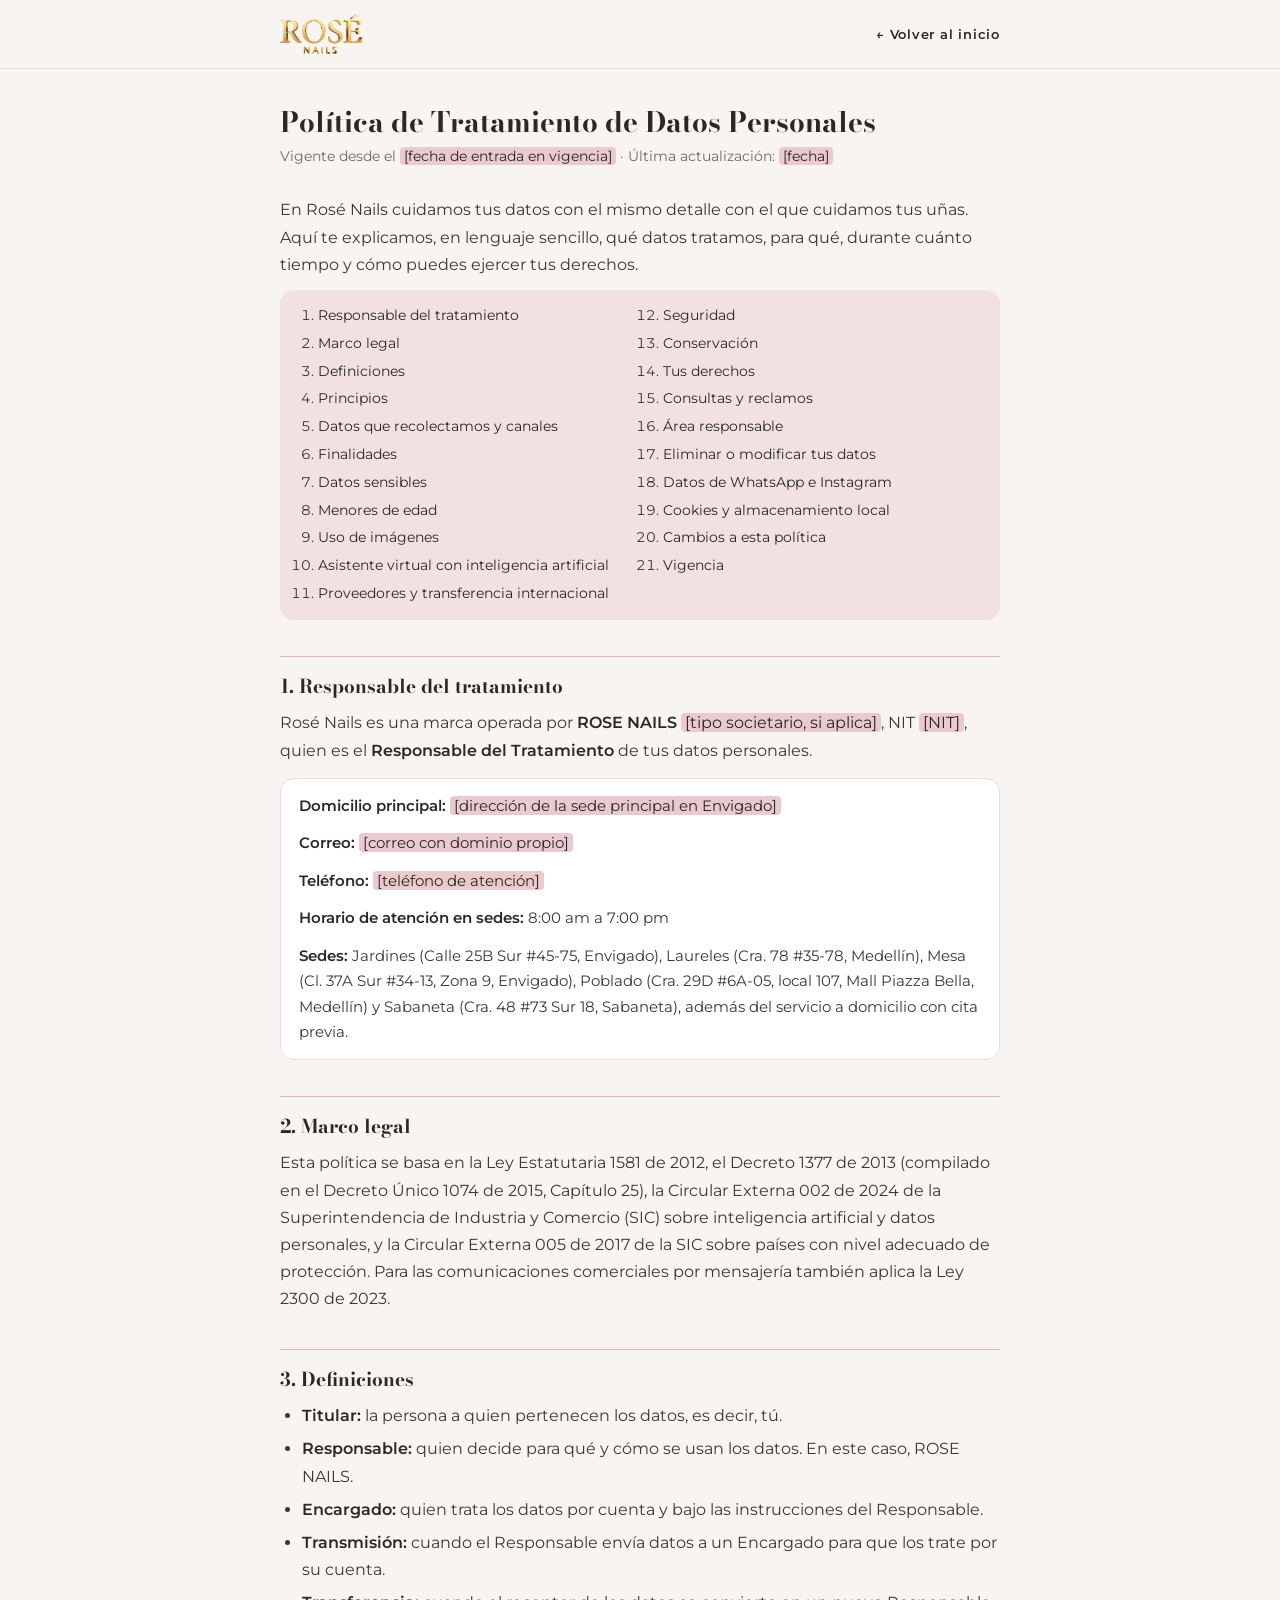
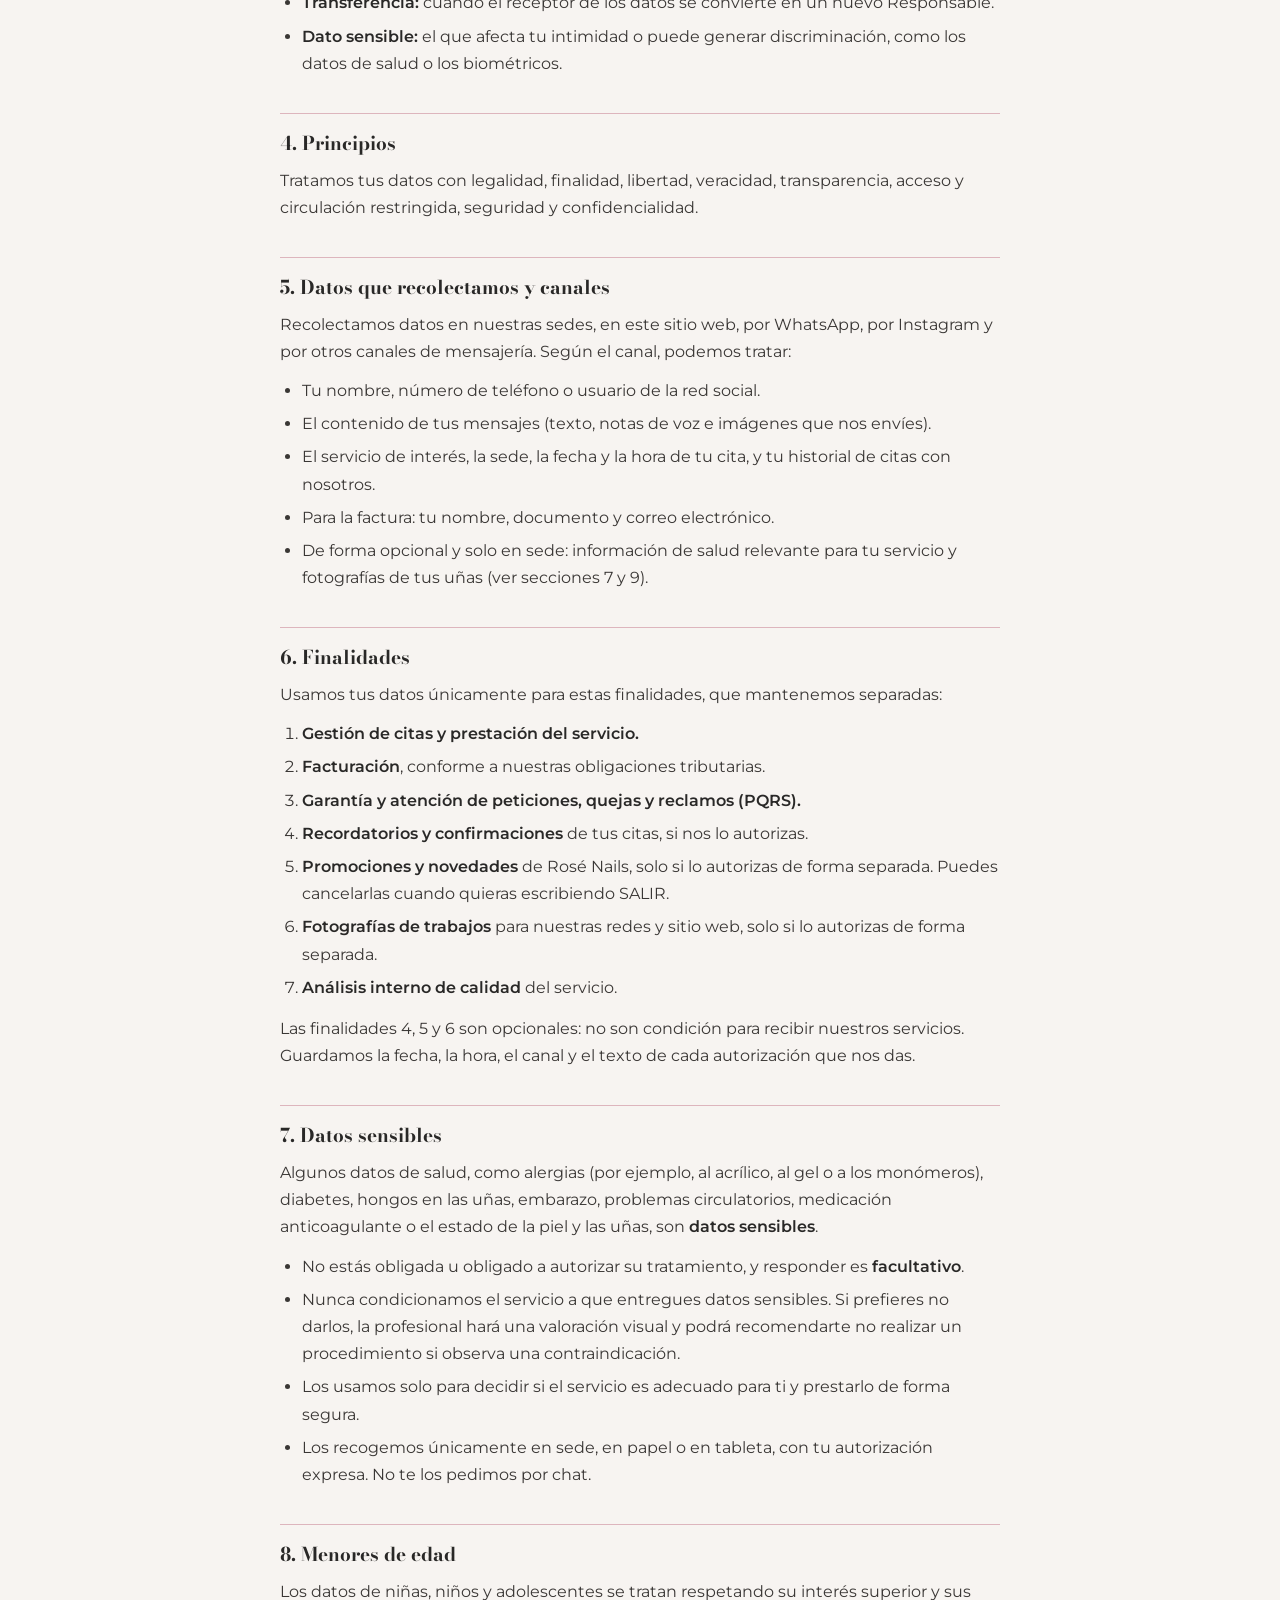
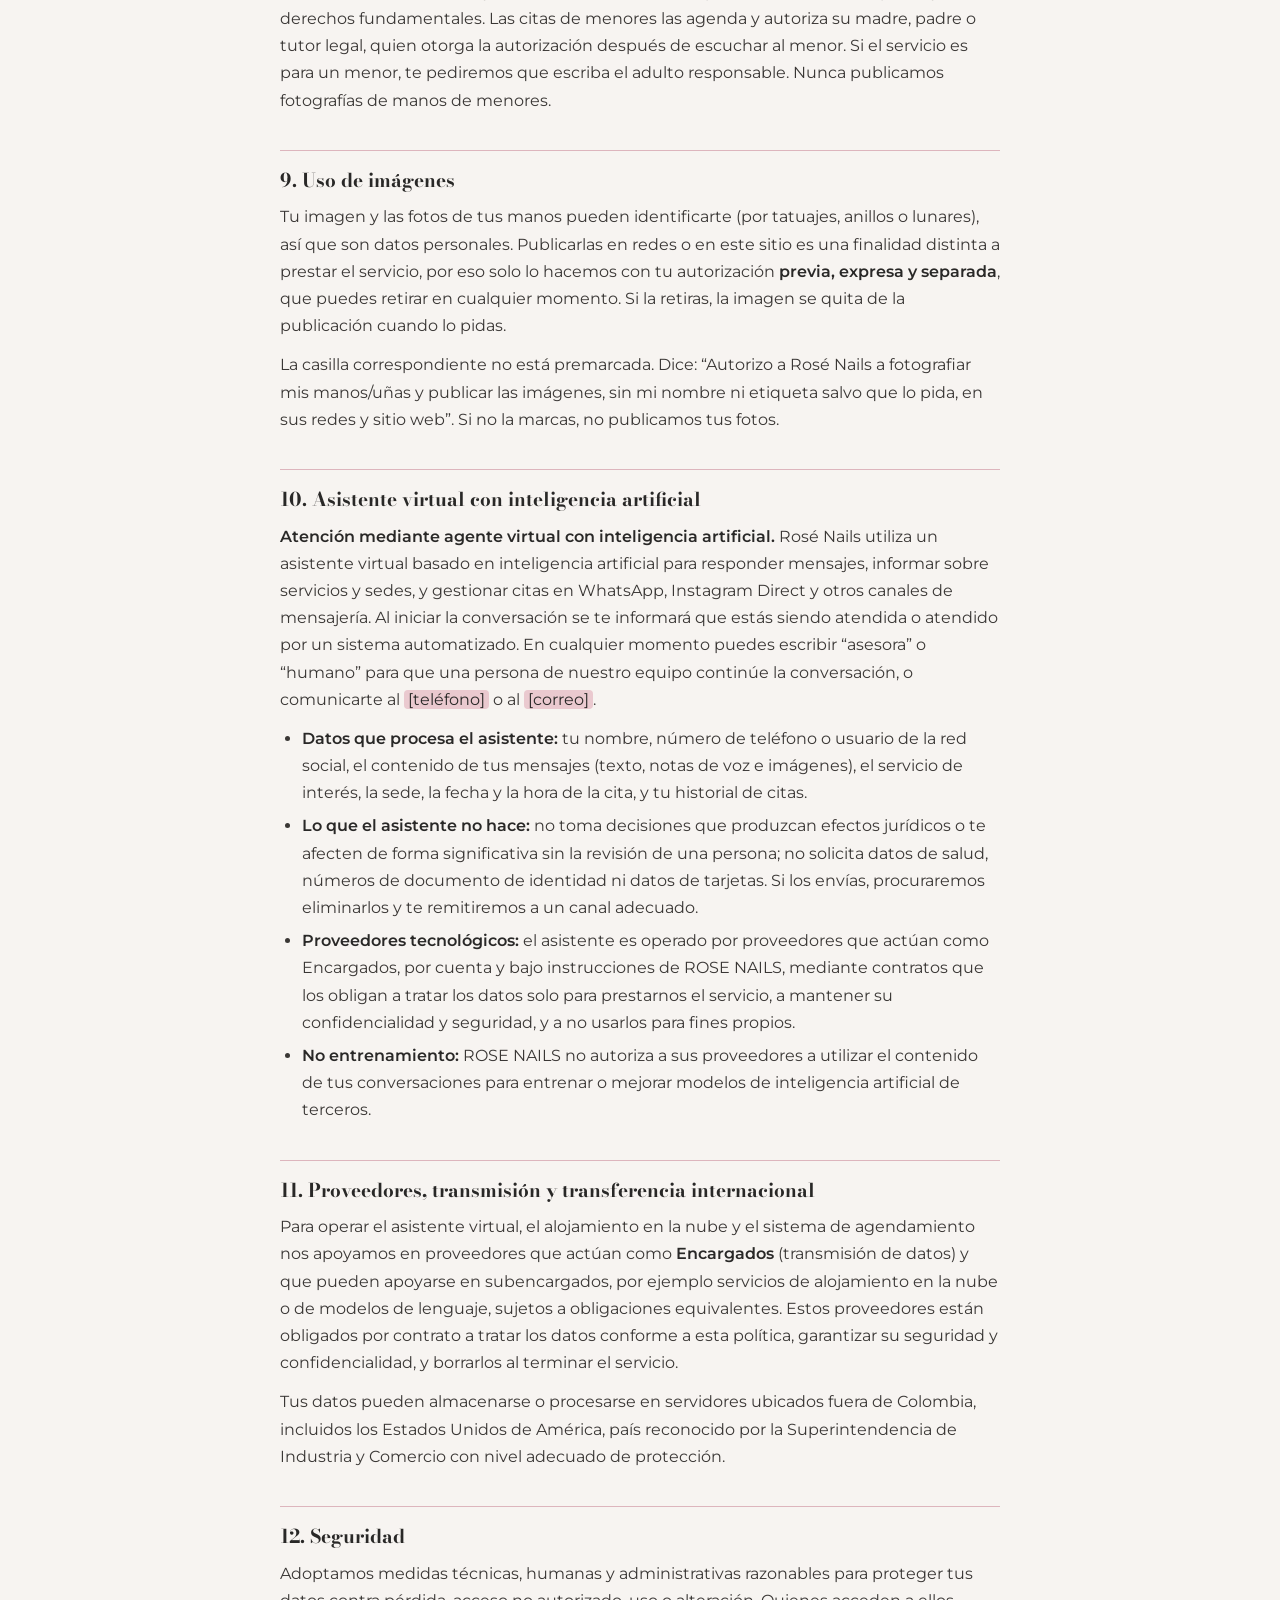
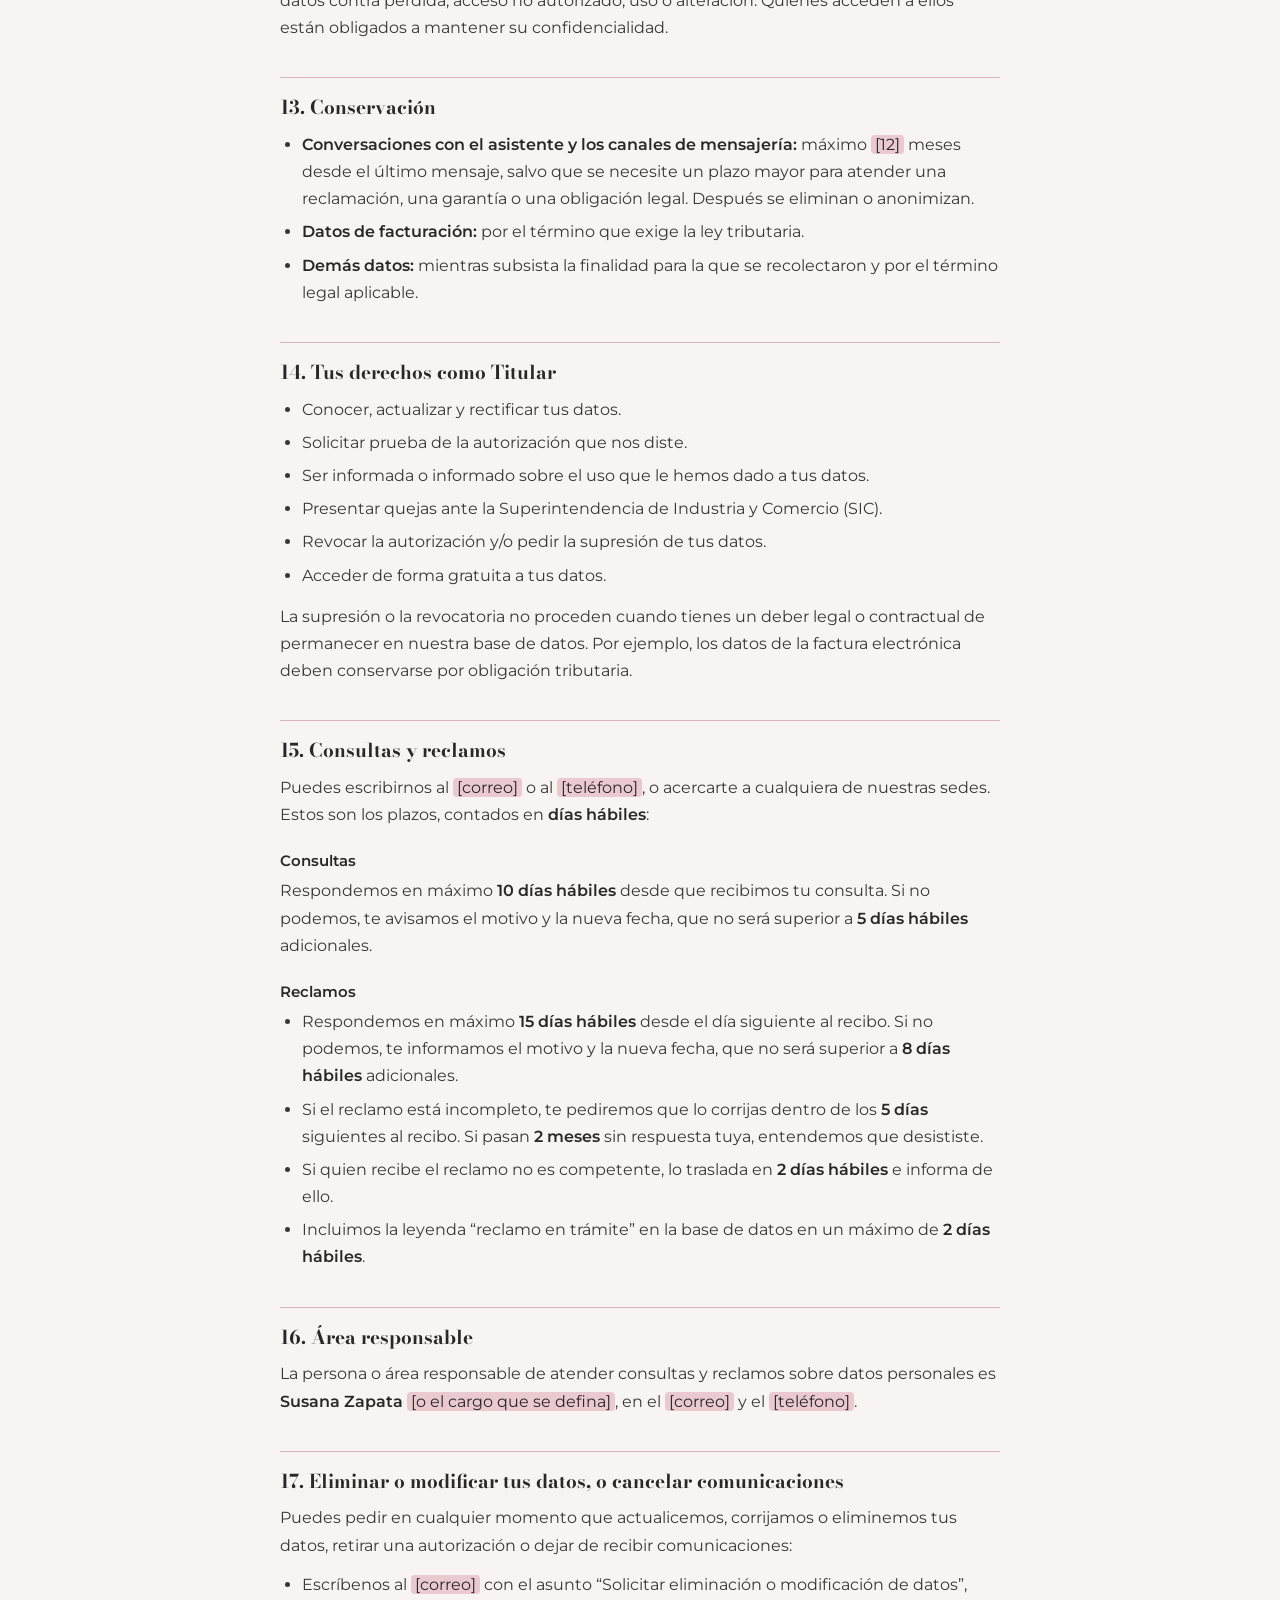
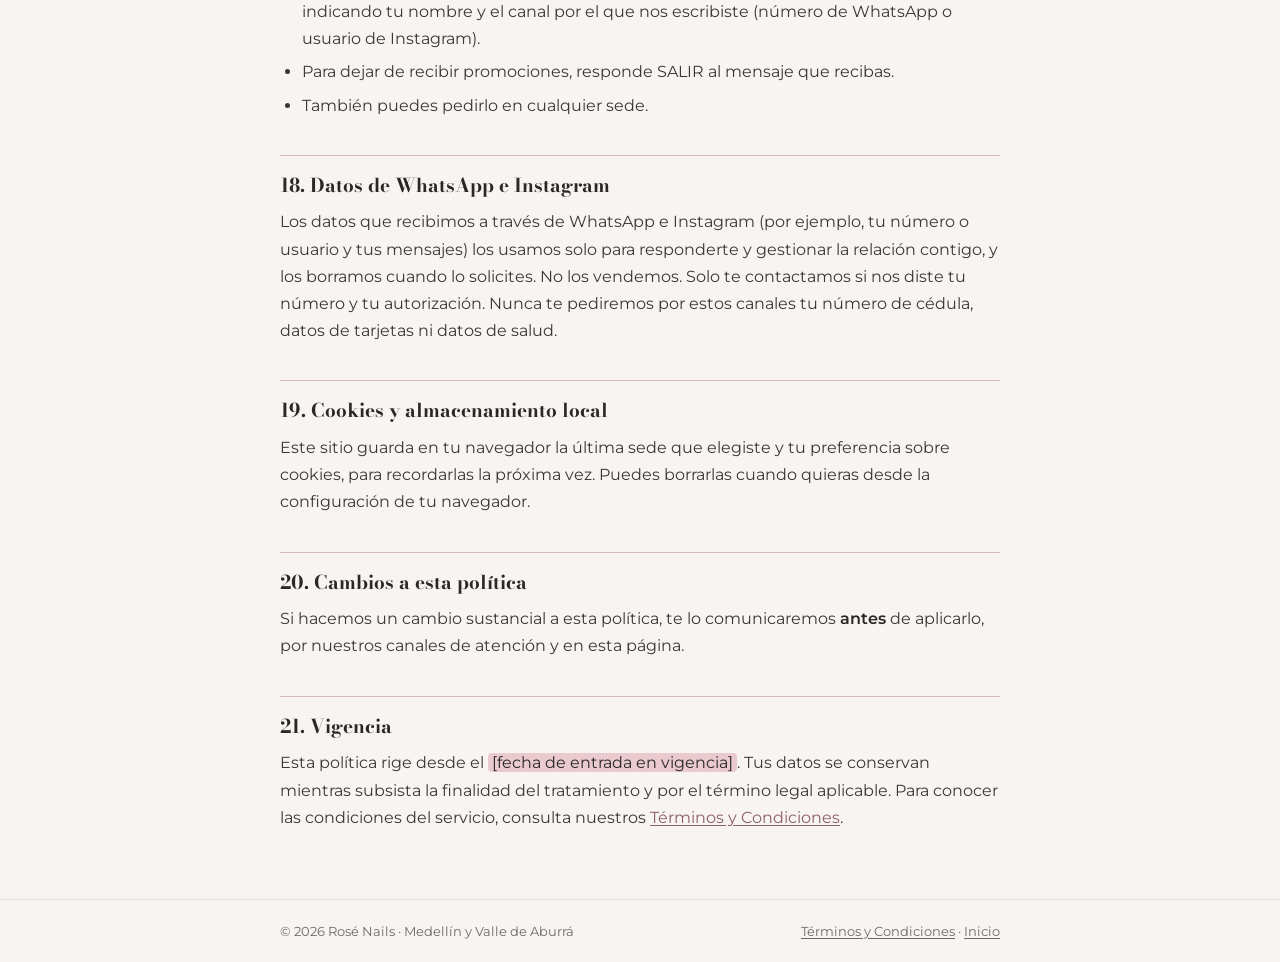
==== politica-de-datos/index.html @ cbb1e1e2 "feat: páginas de Términos y Condiciones y Política de Tratamiento de Datos Dos páginas estáticas sim" ====
<!DOCTYPE html>
<html lang="es-CO">
<head>
<meta charset="utf-8">
<meta name="viewport" content="width=device-width, initial-scale=1">
<title>Política de Tratamiento de Datos Personales | Rosé Nails</title>
<meta name="description" content="Política de Tratamiento de Datos Personales de Rosé Nails: qué datos tratamos, para qué, tus derechos y cómo pedir que se actualicen o eliminen.">
<link rel="canonical" href="https://rosenails.co/politica-de-datos/">
<meta name="robots" content="index, follow">
<meta name="theme-color" content="#F7F4F1">
<link rel="icon" type="image/png" href="../assets/rose-logo-gold.png">
<link rel="preconnect" href="https://fonts.googleapis.com">
<link rel="preconnect" href="https://fonts.gstatic.com" crossorigin>
<link href="https://fonts.googleapis.com/css2?family=Bodoni+Moda:opsz,wght@6..96,500;6..96,700&family=Montserrat:wght@400;500;600&display=swap" rel="stylesheet">
<link rel="stylesheet" href="../css/legal.css">
</head>
<body>
<header class="bar"><div class="bar-in">
  <a href="../" aria-label="Rosé Nails, ir al inicio"><img src="../assets/rose-logo-gold.png" alt="Rosé Nails"></a>
  <a class="back" href="../">← Volver al inicio</a>
</div></header>

<main>
<h1>Política de Tratamiento de Datos Personales</h1>
<p class="meta">Vigente desde el <mark class="ph">[fecha de entrada en vigencia]</mark> · Última actualización: <mark class="ph">[fecha]</mark></p>

<p class="lead">En Rosé Nails cuidamos tus datos con el mismo detalle con el que cuidamos tus uñas. Aquí te explicamos, en lenguaje sencillo, qué datos tratamos, para qué, durante cuánto tiempo y cómo puedes ejercer tus derechos.</p>

<ol class="toc">
  <li><a href="#responsable">Responsable del tratamiento</a></li>
  <li><a href="#marco">Marco legal</a></li>
  <li><a href="#definiciones">Definiciones</a></li>
  <li><a href="#principios">Principios</a></li>
  <li><a href="#datos">Datos que recolectamos y canales</a></li>
  <li><a href="#finalidades">Finalidades</a></li>
  <li><a href="#sensibles">Datos sensibles</a></li>
  <li><a href="#menores">Menores de edad</a></li>
  <li><a href="#imagenes">Uso de imágenes</a></li>
  <li><a href="#ia">Asistente virtual con inteligencia artificial</a></li>
  <li><a href="#encargados">Proveedores y transferencia internacional</a></li>
  <li><a href="#seguridad">Seguridad</a></li>
  <li><a href="#conservacion">Conservación</a></li>
  <li><a href="#derechos">Tus derechos</a></li>
  <li><a href="#consultas">Consultas y reclamos</a></li>
  <li><a href="#area">Área responsable</a></li>
  <li><a href="#eliminacion">Eliminar o modificar tus datos</a></li>
  <li><a href="#meta">Datos de WhatsApp e Instagram</a></li>
  <li><a href="#cookies">Cookies y almacenamiento local</a></li>
  <li><a href="#cambios">Cambios a esta política</a></li>
  <li><a href="#vigencia">Vigencia</a></li>
</ol>

<h2 id="responsable">1. Responsable del tratamiento</h2>
<p>Rosé Nails es una marca operada por <strong>ROSE NAILS</strong> <mark class="ph">[tipo societario, si aplica]</mark>, NIT <mark class="ph">[NIT]</mark>, quien es el <strong>Responsable del Tratamiento</strong> de tus datos personales.</p>
<div class="card">
  <p><strong>Domicilio principal:</strong> <mark class="ph">[dirección de la sede principal en Envigado]</mark></p>
  <p><strong>Correo:</strong> <mark class="ph">[correo con dominio propio]</mark></p>
  <p><strong>Teléfono:</strong> <mark class="ph">[teléfono de atención]</mark></p>
  <p><strong>Horario de atención en sedes:</strong> 8:00 am a 7:00 pm</p>
  <p><strong>Sedes:</strong> Jardines (Calle 25B Sur #45-75, Envigado), Laureles (Cra. 78 #35-78, Medellín), Mesa (Cl. 37A Sur #34-13, Zona 9, Envigado), Poblado (Cra. 29D #6A-05, local 107, Mall Piazza Bella, Medellín) y Sabaneta (Cra. 48 #73 Sur 18, Sabaneta), además del servicio a domicilio con cita previa.</p>
</div>

<h2 id="marco">2. Marco legal</h2>
<p>Esta política se basa en la Ley Estatutaria 1581 de 2012, el Decreto 1377 de 2013 (compilado en el Decreto Único 1074 de 2015, Capítulo 25), la Circular Externa 002 de 2024 de la Superintendencia de Industria y Comercio (SIC) sobre inteligencia artificial y datos personales, y la Circular Externa 005 de 2017 de la SIC sobre países con nivel adecuado de protección. Para las comunicaciones comerciales por mensajería también aplica la Ley 2300 de 2023.</p>

<h2 id="definiciones">3. Definiciones</h2>
<ul>
  <li><strong>Titular:</strong> la persona a quien pertenecen los datos, es decir, tú.</li>
  <li><strong>Responsable:</strong> quien decide para qué y cómo se usan los datos. En este caso, ROSE NAILS.</li>
  <li><strong>Encargado:</strong> quien trata los datos por cuenta y bajo las instrucciones del Responsable.</li>
  <li><strong>Transmisión:</strong> cuando el Responsable envía datos a un Encargado para que los trate por su cuenta.</li>
  <li><strong>Transferencia:</strong> cuando el receptor de los datos se convierte en un nuevo Responsable.</li>
  <li><strong>Dato sensible:</strong> el que afecta tu intimidad o puede generar discriminación, como los datos de salud o los biométricos.</li>
</ul>

<h2 id="principios">4. Principios</h2>
<p>Tratamos tus datos con legalidad, finalidad, libertad, veracidad, transparencia, acceso y circulación restringida, seguridad y confidencialidad.</p>

<h2 id="datos">5. Datos que recolectamos y canales</h2>
<p>Recolectamos datos en nuestras sedes, en este sitio web, por WhatsApp, por Instagram y por otros canales de mensajería. Según el canal, podemos tratar:</p>
<ul>
  <li>Tu nombre, número de teléfono o usuario de la red social.</li>
  <li>El contenido de tus mensajes (texto, notas de voz e imágenes que nos envíes).</li>
  <li>El servicio de interés, la sede, la fecha y la hora de tu cita, y tu historial de citas con nosotros.</li>
  <li>Para la factura: tu nombre, documento y correo electrónico.</li>
  <li>De forma opcional y solo en sede: información de salud relevante para tu servicio y fotografías de tus uñas (ver secciones 7 y 9).</li>
</ul>

<h2 id="finalidades">6. Finalidades</h2>
<p>Usamos tus datos únicamente para estas finalidades, que mantenemos separadas:</p>
<ol>
  <li><strong>Gestión de citas y prestación del servicio.</strong></li>
  <li><strong>Facturación</strong>, conforme a nuestras obligaciones tributarias.</li>
  <li><strong>Garantía y atención de peticiones, quejas y reclamos (PQRS).</strong></li>
  <li><strong>Recordatorios y confirmaciones</strong> de tus citas, si nos lo autorizas.</li>
  <li><strong>Promociones y novedades</strong> de Rosé Nails, solo si lo autorizas de forma separada. Puedes cancelarlas cuando quieras escribiendo SALIR.</li>
  <li><strong>Fotografías de trabajos</strong> para nuestras redes y sitio web, solo si lo autorizas de forma separada.</li>
  <li><strong>Análisis interno de calidad</strong> del servicio.</li>
</ol>
<p>Las finalidades 4, 5 y 6 son opcionales: no son condición para recibir nuestros servicios. Guardamos la fecha, la hora, el canal y el texto de cada autorización que nos das.</p>

<h2 id="sensibles">7. Datos sensibles</h2>
<p>Algunos datos de salud, como alergias (por ejemplo, al acrílico, al gel o a los monómeros), diabetes, hongos en las uñas, embarazo, problemas circulatorios, medicación anticoagulante o el estado de la piel y las uñas, son <strong>datos sensibles</strong>.</p>
<ul>
  <li>No estás obligada u obligado a autorizar su tratamiento, y responder es <strong>facultativo</strong>.</li>
  <li>Nunca condicionamos el servicio a que entregues datos sensibles. Si prefieres no darlos, la profesional hará una valoración visual y podrá recomendarte no realizar un procedimiento si observa una contraindicación.</li>
  <li>Los usamos solo para decidir si el servicio es adecuado para ti y prestarlo de forma segura.</li>
  <li>Los recogemos únicamente en sede, en papel o en tableta, con tu autorización expresa. No te los pedimos por chat.</li>
</ul>

<h2 id="menores">8. Menores de edad</h2>
<p>Los datos de niñas, niños y adolescentes se tratan respetando su interés superior y sus derechos fundamentales. Las citas de menores las agenda y autoriza su madre, padre o tutor legal, quien otorga la autorización después de escuchar al menor. Si el servicio es para un menor, te pediremos que escriba el adulto responsable. Nunca publicamos fotografías de manos de menores.</p>

<h2 id="imagenes">9. Uso de imágenes</h2>
<p>Tu imagen y las fotos de tus manos pueden identificarte (por tatuajes, anillos o lunares), así que son datos personales. Publicarlas en redes o en este sitio es una finalidad distinta a prestar el servicio, por eso solo lo hacemos con tu autorización <strong>previa, expresa y separada</strong>, que puedes retirar en cualquier momento. Si la retiras, la imagen se quita de la publicación cuando lo pidas.</p>
<p>La casilla correspondiente no está premarcada. Dice: “Autorizo a Rosé Nails a fotografiar mis manos/uñas y publicar las imágenes, sin mi nombre ni etiqueta salvo que lo pida, en sus redes y sitio web”. Si no la marcas, no publicamos tus fotos.</p>

<h2 id="ia">10. Asistente virtual con inteligencia artificial</h2>
<p><strong>Atención mediante agente virtual con inteligencia artificial.</strong> Rosé Nails utiliza un asistente virtual basado en inteligencia artificial para responder mensajes, informar sobre servicios y sedes, y gestionar citas en WhatsApp, Instagram Direct y otros canales de mensajería. Al iniciar la conversación se te informará que estás siendo atendida o atendido por un sistema automatizado. En cualquier momento puedes escribir “asesora” o “humano” para que una persona de nuestro equipo continúe la conversación, o comunicarte al <mark class="ph">[teléfono]</mark> o al <mark class="ph">[correo]</mark>.</p>
<ul>
  <li><strong>Datos que procesa el asistente:</strong> tu nombre, número de teléfono o usuario de la red social, el contenido de tus mensajes (texto, notas de voz e imágenes), el servicio de interés, la sede, la fecha y la hora de la cita, y tu historial de citas.</li>
  <li><strong>Lo que el asistente no hace:</strong> no toma decisiones que produzcan efectos jurídicos o te afecten de forma significativa sin la revisión de una persona; no solicita datos de salud, números de documento de identidad ni datos de tarjetas. Si los envías, procuraremos eliminarlos y te remitiremos a un canal adecuado.</li>
  <li><strong>Proveedores tecnológicos:</strong> el asistente es operado por proveedores que actúan como Encargados, por cuenta y bajo instrucciones de ROSE NAILS, mediante contratos que los obligan a tratar los datos solo para prestarnos el servicio, a mantener su confidencialidad y seguridad, y a no usarlos para fines propios.</li>
  <li><strong>No entrenamiento:</strong> ROSE NAILS no autoriza a sus proveedores a utilizar el contenido de tus conversaciones para entrenar o mejorar modelos de inteligencia artificial de terceros.</li>
</ul>

<h2 id="encargados">11. Proveedores, transmisión y transferencia internacional</h2>
<p>Para operar el asistente virtual, el alojamiento en la nube y el sistema de agendamiento nos apoyamos en proveedores que actúan como <strong>Encargados</strong> (transmisión de datos) y que pueden apoyarse en subencargados, por ejemplo servicios de alojamiento en la nube o de modelos de lenguaje, sujetos a obligaciones equivalentes. Estos proveedores están obligados por contrato a tratar los datos conforme a esta política, garantizar su seguridad y confidencialidad, y borrarlos al terminar el servicio.</p>
<p>Tus datos pueden almacenarse o procesarse en servidores ubicados fuera de Colombia, incluidos los Estados Unidos de América, país reconocido por la Superintendencia de Industria y Comercio con nivel adecuado de protección.</p>

<h2 id="seguridad">12. Seguridad</h2>
<p>Adoptamos medidas técnicas, humanas y administrativas razonables para proteger tus datos contra pérdida, acceso no autorizado, uso o alteración. Quienes acceden a ellos están obligados a mantener su confidencialidad.</p>

<h2 id="conservacion">13. Conservación</h2>
<ul>
  <li><strong>Conversaciones con el asistente y los canales de mensajería:</strong> máximo <mark class="ph">[12]</mark> meses desde el último mensaje, salvo que se necesite un plazo mayor para atender una reclamación, una garantía o una obligación legal. Después se eliminan o anonimizan.</li>
  <li><strong>Datos de facturación:</strong> por el término que exige la ley tributaria.</li>
  <li><strong>Demás datos:</strong> mientras subsista la finalidad para la que se recolectaron y por el término legal aplicable.</li>
</ul>

<h2 id="derechos">14. Tus derechos como Titular</h2>
<ul>
  <li>Conocer, actualizar y rectificar tus datos.</li>
  <li>Solicitar prueba de la autorización que nos diste.</li>
  <li>Ser informada o informado sobre el uso que le hemos dado a tus datos.</li>
  <li>Presentar quejas ante la Superintendencia de Industria y Comercio (SIC).</li>
  <li>Revocar la autorización y/o pedir la supresión de tus datos.</li>
  <li>Acceder de forma gratuita a tus datos.</li>
</ul>
<p>La supresión o la revocatoria no proceden cuando tienes un deber legal o contractual de permanecer en nuestra base de datos. Por ejemplo, los datos de la factura electrónica deben conservarse por obligación tributaria.</p>

<h2 id="consultas">15. Consultas y reclamos</h2>
<p>Puedes escribirnos al <mark class="ph">[correo]</mark> o al <mark class="ph">[teléfono]</mark>, o acercarte a cualquiera de nuestras sedes. Estos son los plazos, contados en <strong>días hábiles</strong>:</p>
<h3>Consultas</h3>
<p>Respondemos en máximo <strong>10 días hábiles</strong> desde que recibimos tu consulta. Si no podemos, te avisamos el motivo y la nueva fecha, que no será superior a <strong>5 días hábiles</strong> adicionales.</p>
<h3>Reclamos</h3>
<ul>
  <li>Respondemos en máximo <strong>15 días hábiles</strong> desde el día siguiente al recibo. Si no podemos, te informamos el motivo y la nueva fecha, que no será superior a <strong>8 días hábiles</strong> adicionales.</li>
  <li>Si el reclamo está incompleto, te pediremos que lo corrijas dentro de los <strong>5 días</strong> siguientes al recibo. Si pasan <strong>2 meses</strong> sin respuesta tuya, entendemos que desististe.</li>
  <li>Si quien recibe el reclamo no es competente, lo traslada en <strong>2 días hábiles</strong> e informa de ello.</li>
  <li>Incluimos la leyenda “reclamo en trámite” en la base de datos en un máximo de <strong>2 días hábiles</strong>.</li>
</ul>

<h2 id="area">16. Área responsable</h2>
<p>La persona o área responsable de atender consultas y reclamos sobre datos personales es <strong>Susana Zapata</strong> <mark class="ph">[o el cargo que se defina]</mark>, en el <mark class="ph">[correo]</mark> y el <mark class="ph">[teléfono]</mark>.</p>

<h2 id="eliminacion">17. Eliminar o modificar tus datos, o cancelar comunicaciones</h2>
<p>Puedes pedir en cualquier momento que actualicemos, corrijamos o eliminemos tus datos, retirar una autorización o dejar de recibir comunicaciones:</p>
<ul>
  <li>Escríbenos al <mark class="ph">[correo]</mark> con el asunto “Solicitar eliminación o modificación de datos”, indicando tu nombre y el canal por el que nos escribiste (número de WhatsApp o usuario de Instagram).</li>
  <li>Para dejar de recibir promociones, responde SALIR al mensaje que recibas.</li>
  <li>También puedes pedirlo en cualquier sede.</li>
</ul>

<h2 id="meta">18. Datos de WhatsApp e Instagram</h2>
<p>Los datos que recibimos a través de WhatsApp e Instagram (por ejemplo, tu número o usuario y tus mensajes) los usamos solo para responderte y gestionar la relación contigo, y los borramos cuando lo solicites. No los vendemos. Solo te contactamos si nos diste tu número y tu autorización. Nunca te pediremos por estos canales tu número de cédula, datos de tarjetas ni datos de salud.</p>

<h2 id="cookies">19. Cookies y almacenamiento local</h2>
<p>Este sitio guarda en tu navegador la última sede que elegiste y tu preferencia sobre cookies, para recordarlas la próxima vez. Puedes borrarlas cuando quieras desde la configuración de tu navegador.</p>

<h2 id="cambios">20. Cambios a esta política</h2>
<p>Si hacemos un cambio sustancial a esta política, te lo comunicaremos <strong>antes</strong> de aplicarlo, por nuestros canales de atención y en esta página.</p>

<h2 id="vigencia">21. Vigencia</h2>
<p>Esta política rige desde el <mark class="ph">[fecha de entrada en vigencia]</mark>. Tus datos se conservan mientras subsista la finalidad del tratamiento y por el término legal aplicable. Para conocer las condiciones del servicio, consulta nuestros <a href="../terminos/">Términos y Condiciones</a>.</p>
</main>

<footer><div class="foot-in">
  <span>© 2026 Rosé Nails · Medellín y Valle de Aburrá</span>
  <span><a href="../terminos/">Términos y Condiciones</a> · <a href="../">Inicio</a></span>
</div></footer>
</body>
</html>
---- css/legal.css ----
/* Páginas legales de Rosé Nails: simples, solo colores y tipografías de la marca. */
:root {
  --ivory: #F7F4F1;
  --graphite: #292827;
  --text: #3A3735;
  --muted: #6E6964;
  --rose-dust: #C995A0;
  --rose-nude: #DDB5BD;
  --rose-signature: #EAC9CF;
  --rose-deep: #8C5F69;
  --champagne: #C8A15D;
}

* { box-sizing: border-box; }
html { scroll-behavior: smooth; }
body {
  margin: 0;
  background: var(--ivory);
  color: var(--text);
  font: 400 16px/1.7 Montserrat, system-ui, sans-serif;
  -webkit-font-smoothing: antialiased;
}

.bar {
  border-bottom: 1px solid rgba(41, 40, 39, .1);
  background: var(--ivory);
}
.bar-in {
  max-width: 760px;
  margin: 0 auto;
  padding: 14px 20px;
  display: flex;
  align-items: center;
  justify-content: space-between;
  gap: 16px;
}
.bar img { height: 40px; width: auto; display: block; }
.bar a.back {
  font: 600 13px Montserrat, sans-serif;
  letter-spacing: .06em;
  color: var(--graphite);
  text-decoration: none;
}
.bar a.back:hover { color: var(--rose-deep); }

main {
  max-width: 760px;
  margin: 0 auto;
  padding: 36px 20px 56px;
}

h1 {
  margin: 0 0 6px;
  font: 700 28px/1.2 'Bodoni Moda', serif;
  color: var(--graphite);
}
.meta { margin: 0 0 28px; font-size: 14px; color: var(--muted); }

h2 {
  margin: 36px 0 10px;
  padding-top: 18px;
  border-top: 1px solid var(--rose-nude);
  font: 700 19px/1.3 'Bodoni Moda', serif;
  color: var(--graphite);
}
h3 {
  margin: 22px 0 6px;
  font: 600 15px/1.4 Montserrat, sans-serif;
  color: var(--graphite);
}

p { margin: 0 0 12px; }
ul, ol { margin: 0 0 14px; padding-left: 22px; }
li { margin-bottom: 6px; }
strong { font-weight: 600; color: var(--graphite); }
a { color: var(--rose-deep); text-underline-offset: 2px; }
a:hover { color: var(--graphite); }

.lead { font-size: 16px; }

.card {
  margin: 14px 0 18px;
  padding: 14px 18px;
  border-radius: 14px;
  background: #fff;
  border: 1px solid #EBDDDF;
  font-size: 15px;
}
.card p:last-child { margin-bottom: 0; }

.toc {
  margin: 0 0 8px;
  padding: 14px 20px 14px 38px;
  border-radius: 14px;
  background: #F1E1E3;
  font-size: 14px;
  columns: 2;
  column-gap: 28px;
}
.toc li { break-inside: avoid; margin-bottom: 4px; }
.toc a { color: var(--graphite); text-decoration: none; }
.toc a:hover { text-decoration: underline; }

/* Datos que Rosé Nails debe confirmar antes de publicar de forma definitiva */
mark.ph {
  background: var(--rose-signature);
  color: var(--graphite);
  padding: 0 4px;
  border-radius: 4px;
}

.btn {
  display: inline-block;
  margin-top: 4px;
  padding: 10px 20px;
  border-radius: 22px;
  border: 1.5px solid var(--champagne);
  color: var(--graphite);
  font: 600 14px Montserrat, sans-serif;
  text-decoration: none;
  background: transparent;
}
.btn:hover { background: var(--champagne); color: var(--graphite); }

footer {
  border-top: 1px solid rgba(41, 40, 39, .1);
  font-size: 13px;
  color: var(--muted);
}
.foot-in {
  max-width: 760px;
  margin: 0 auto;
  padding: 20px;
  display: flex;
  flex-wrap: wrap;
  justify-content: space-between;
  gap: 10px 24px;
}
.foot-in a { color: var(--muted); }
.foot-in a:hover { color: var(--graphite); }

@media (max-width: 600px) {
  body { font-size: 15.5px; }
  h1 { font-size: 25px; }
  h2 { font-size: 18px; margin-top: 30px; }
  .toc { columns: 1; }
  main { padding-top: 28px; }
}
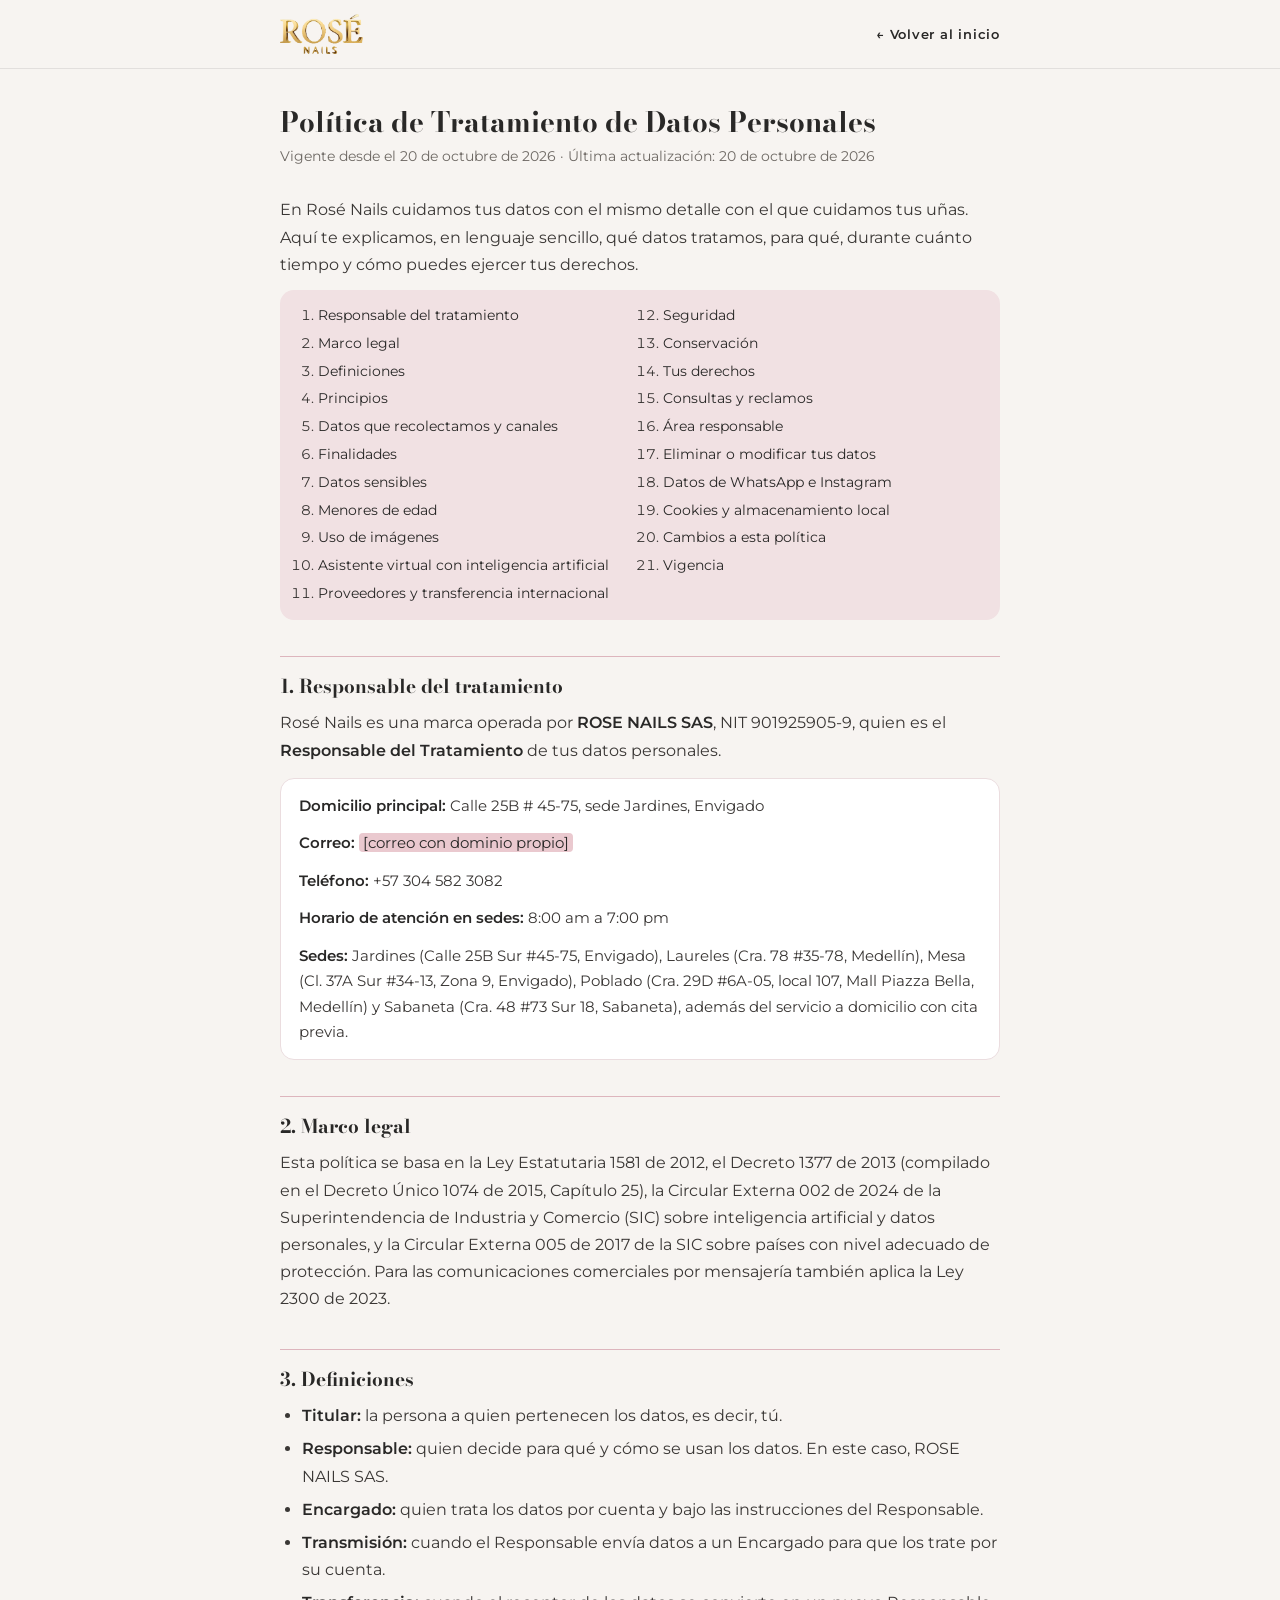
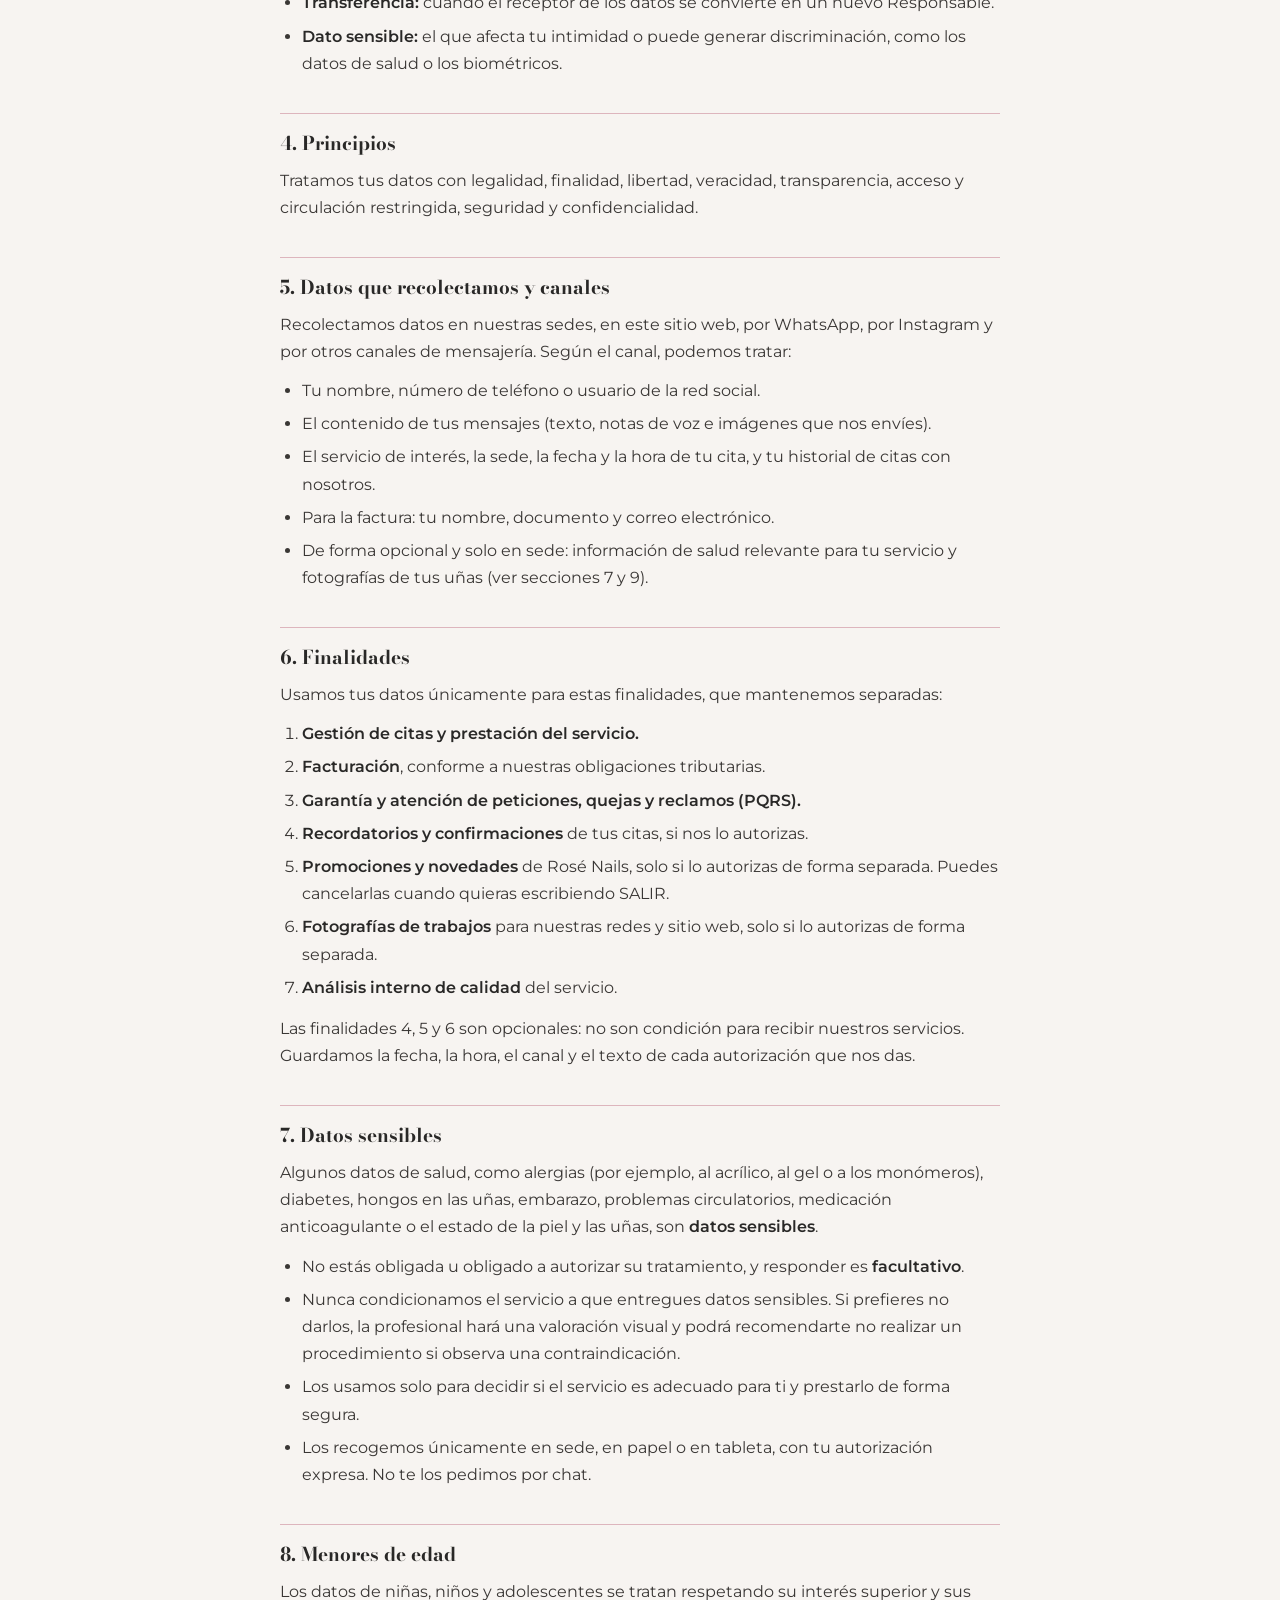
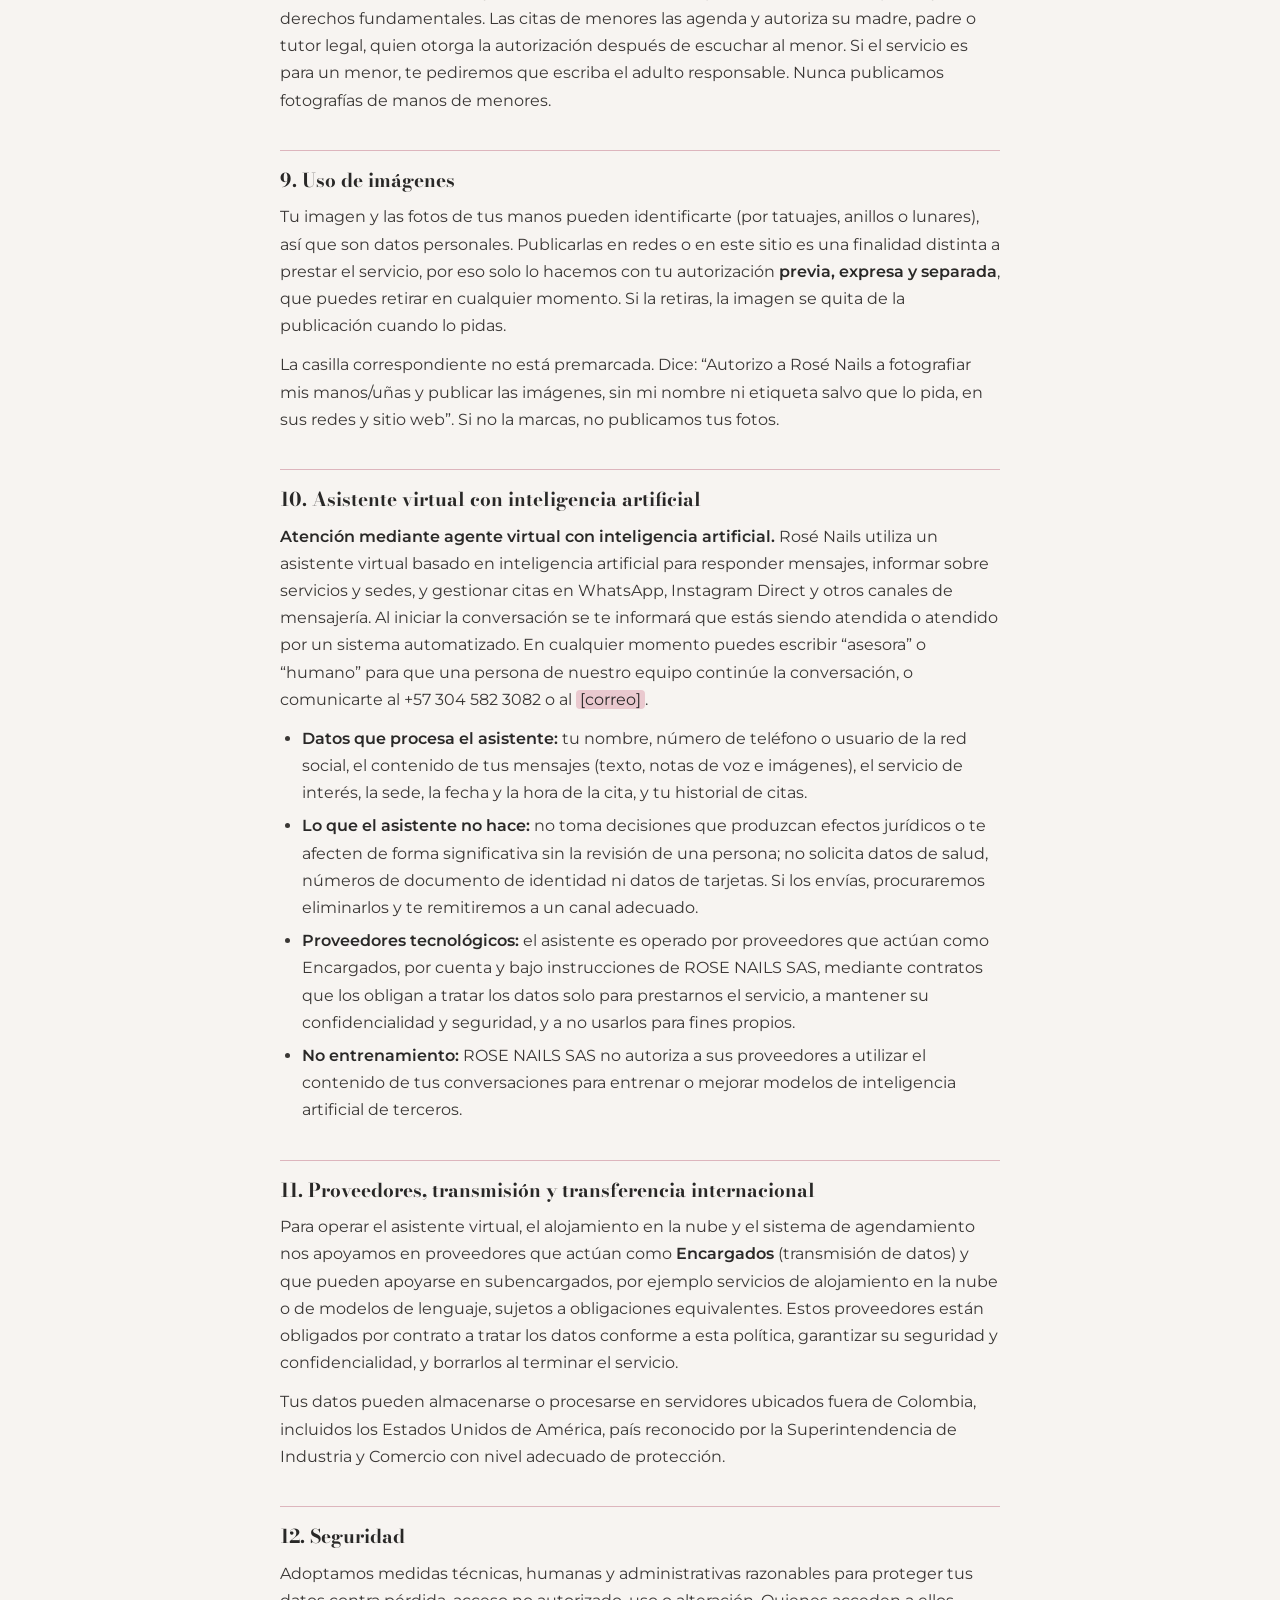
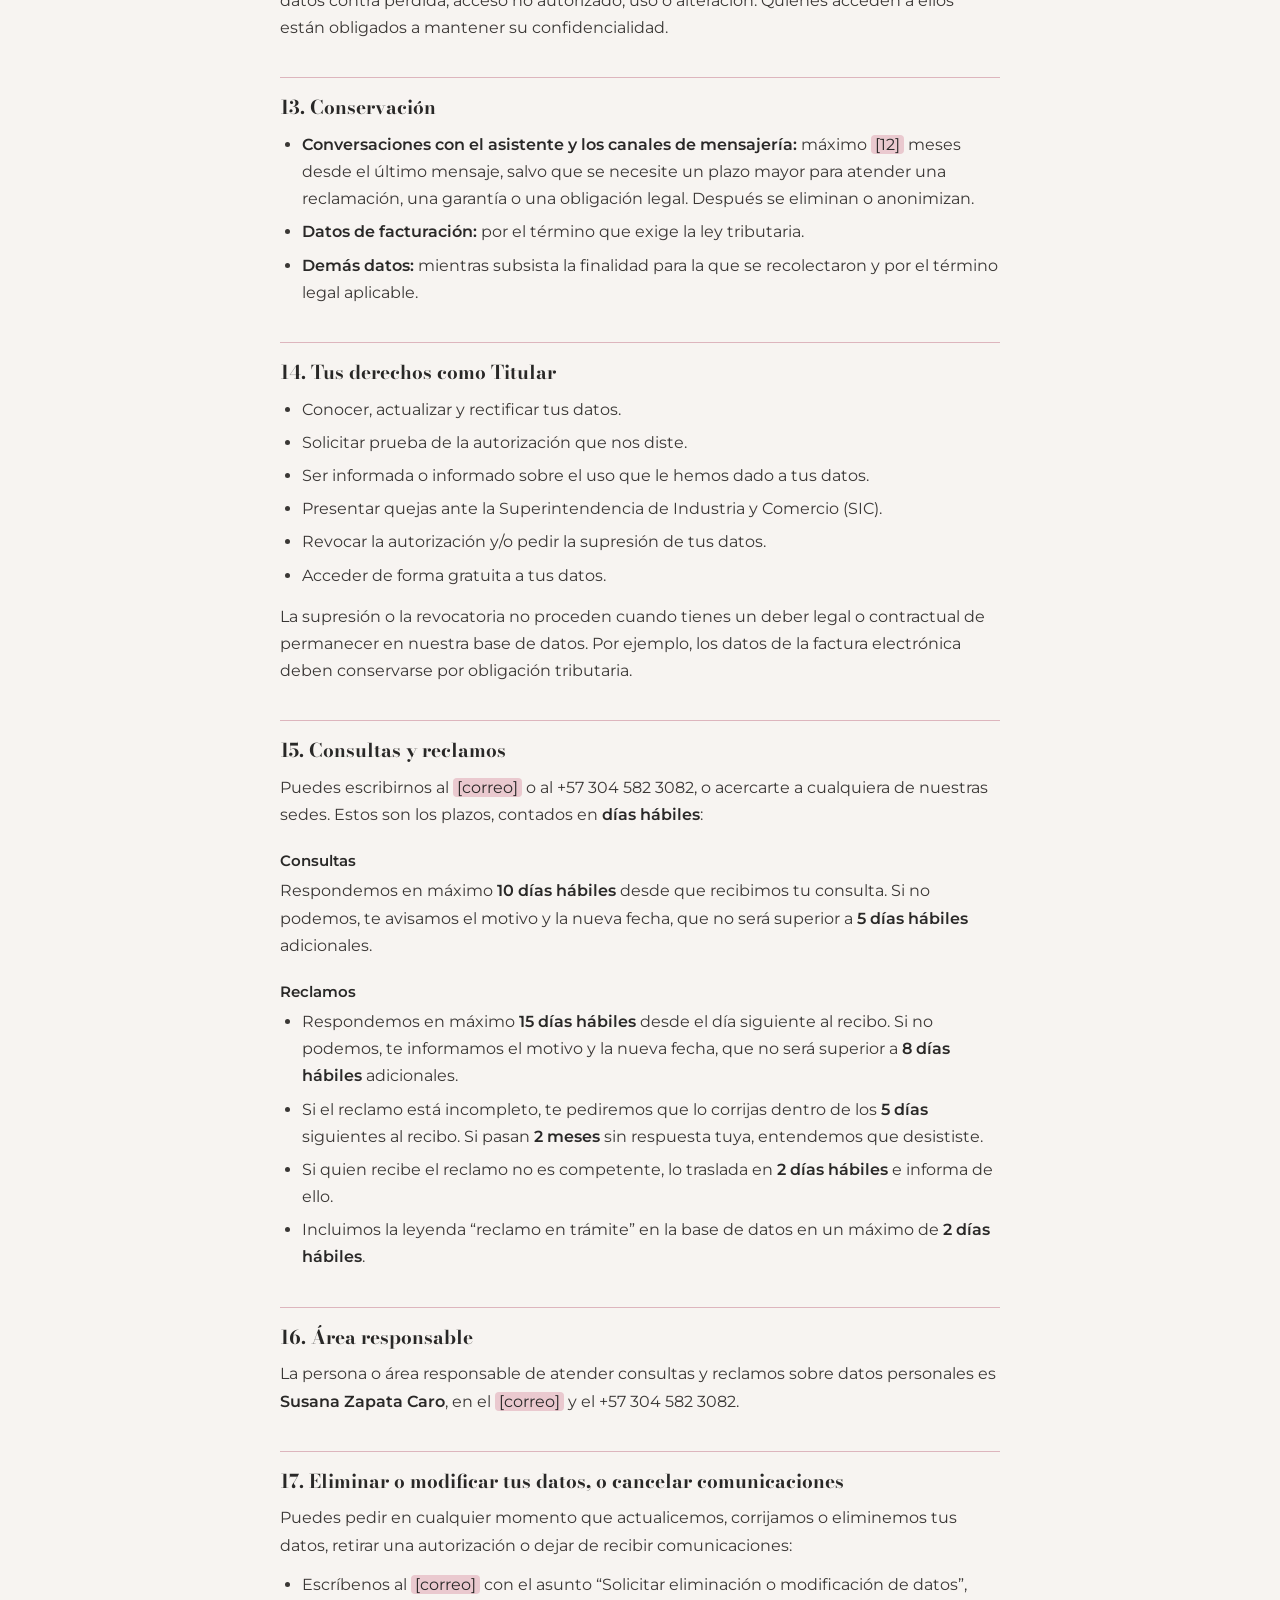
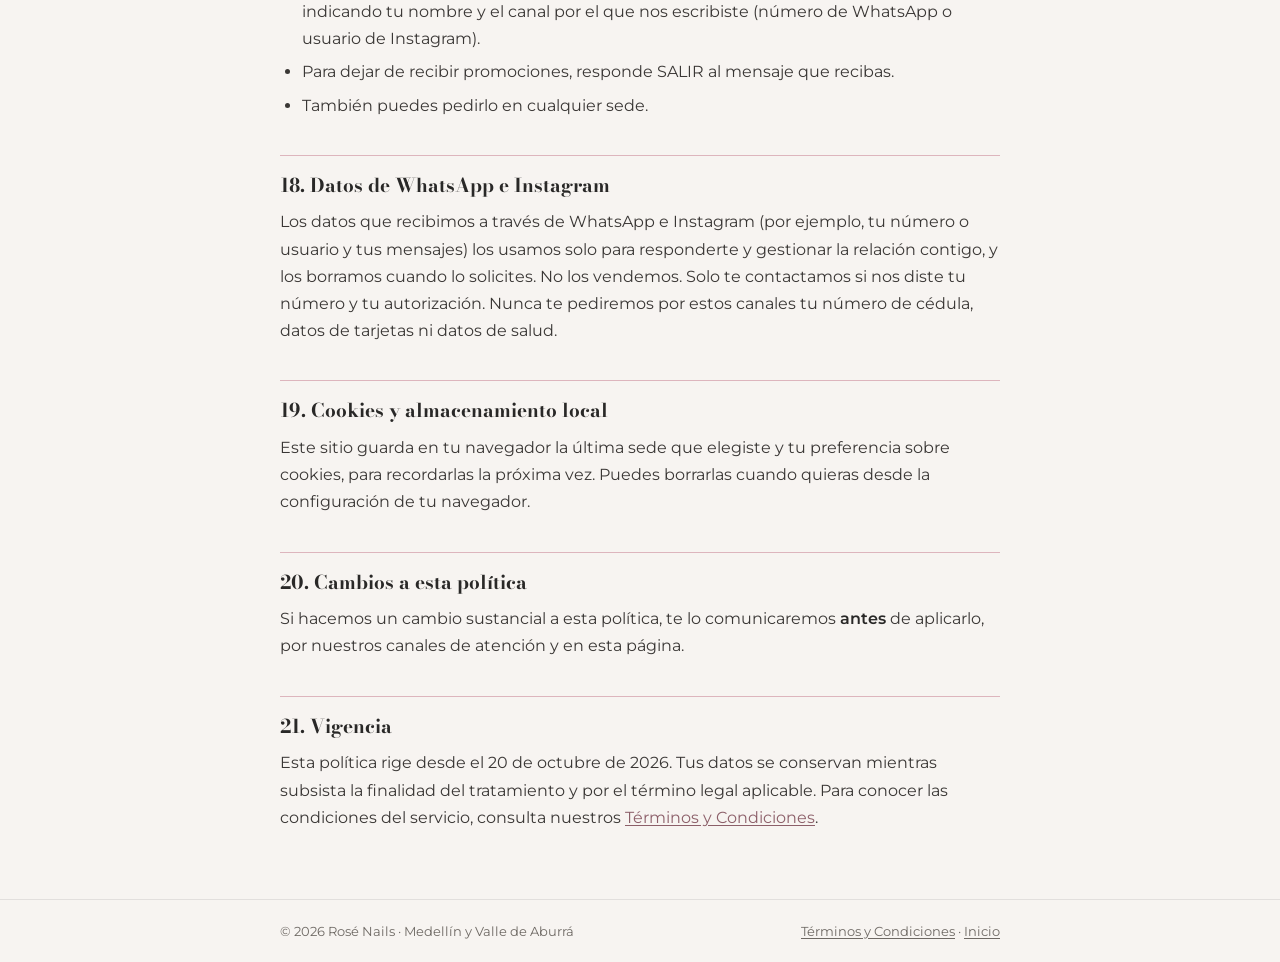
==== commit 87d2eeee: "feat: datos legales reales en política de datos y términos Razón social ROSE NAILS SAS, NIT 90192590" ====
--- a/politica-de-datos/index.html
+++ b/politica-de-datos/index.html
@@ -22,7 +22,7 @@
 
 <main>
 <h1>Política de Tratamiento de Datos Personales</h1>
-<p class="meta">Vigente desde el <mark class="ph">[fecha de entrada en vigencia]</mark> · Última actualización: <mark class="ph">[fecha]</mark></p>
+<p class="meta">Vigente desde el 20 de octubre de 2026 · Última actualización: 20 de octubre de 2026</p>
 
 <p class="lead">En Rosé Nails cuidamos tus datos con el mismo detalle con el que cuidamos tus uñas. Aquí te explicamos, en lenguaje sencillo, qué datos tratamos, para qué, durante cuánto tiempo y cómo puedes ejercer tus derechos.</p>
 
@@ -51,11 +51,11 @@
 </ol>
 
 <h2 id="responsable">1. Responsable del tratamiento</h2>
-<p>Rosé Nails es una marca operada por <strong>ROSE NAILS</strong> <mark class="ph">[tipo societario, si aplica]</mark>, NIT <mark class="ph">[NIT]</mark>, quien es el <strong>Responsable del Tratamiento</strong> de tus datos personales.</p>
+<p>Rosé Nails es una marca operada por <strong>ROSE NAILS SAS</strong>, NIT 901925905-9, quien es el <strong>Responsable del Tratamiento</strong> de tus datos personales.</p>
 <div class="card">
-  <p><strong>Domicilio principal:</strong> <mark class="ph">[dirección de la sede principal en Envigado]</mark></p>
+  <p><strong>Domicilio principal:</strong> Calle 25B # 45-75, sede Jardines, Envigado</p>
   <p><strong>Correo:</strong> <mark class="ph">[correo con dominio propio]</mark></p>
-  <p><strong>Teléfono:</strong> <mark class="ph">[teléfono de atención]</mark></p>
+  <p><strong>Teléfono:</strong> +57 304 582 3082</p>
   <p><strong>Horario de atención en sedes:</strong> 8:00 am a 7:00 pm</p>
   <p><strong>Sedes:</strong> Jardines (Calle 25B Sur #45-75, Envigado), Laureles (Cra. 78 #35-78, Medellín), Mesa (Cl. 37A Sur #34-13, Zona 9, Envigado), Poblado (Cra. 29D #6A-05, local 107, Mall Piazza Bella, Medellín) y Sabaneta (Cra. 48 #73 Sur 18, Sabaneta), además del servicio a domicilio con cita previa.</p>
 </div>
@@ -66,7 +66,7 @@
 <h2 id="definiciones">3. Definiciones</h2>
 <ul>
   <li><strong>Titular:</strong> la persona a quien pertenecen los datos, es decir, tú.</li>
-  <li><strong>Responsable:</strong> quien decide para qué y cómo se usan los datos. En este caso, ROSE NAILS.</li>
+  <li><strong>Responsable:</strong> quien decide para qué y cómo se usan los datos. En este caso, ROSE NAILS SAS.</li>
   <li><strong>Encargado:</strong> quien trata los datos por cuenta y bajo las instrucciones del Responsable.</li>
   <li><strong>Transmisión:</strong> cuando el Responsable envía datos a un Encargado para que los trate por su cuenta.</li>
   <li><strong>Transferencia:</strong> cuando el receptor de los datos se convierte en un nuevo Responsable.</li>
@@ -116,12 +116,12 @@
 <p>La casilla correspondiente no está premarcada. Dice: “Autorizo a Rosé Nails a fotografiar mis manos/uñas y publicar las imágenes, sin mi nombre ni etiqueta salvo que lo pida, en sus redes y sitio web”. Si no la marcas, no publicamos tus fotos.</p>
 
 <h2 id="ia">10. Asistente virtual con inteligencia artificial</h2>
-<p><strong>Atención mediante agente virtual con inteligencia artificial.</strong> Rosé Nails utiliza un asistente virtual basado en inteligencia artificial para responder mensajes, informar sobre servicios y sedes, y gestionar citas en WhatsApp, Instagram Direct y otros canales de mensajería. Al iniciar la conversación se te informará que estás siendo atendida o atendido por un sistema automatizado. En cualquier momento puedes escribir “asesora” o “humano” para que una persona de nuestro equipo continúe la conversación, o comunicarte al <mark class="ph">[teléfono]</mark> o al <mark class="ph">[correo]</mark>.</p>
+<p><strong>Atención mediante agente virtual con inteligencia artificial.</strong> Rosé Nails utiliza un asistente virtual basado en inteligencia artificial para responder mensajes, informar sobre servicios y sedes, y gestionar citas en WhatsApp, Instagram Direct y otros canales de mensajería. Al iniciar la conversación se te informará que estás siendo atendida o atendido por un sistema automatizado. En cualquier momento puedes escribir “asesora” o “humano” para que una persona de nuestro equipo continúe la conversación, o comunicarte al +57 304 582 3082 o al <mark class="ph">[correo]</mark>.</p>
 <ul>
   <li><strong>Datos que procesa el asistente:</strong> tu nombre, número de teléfono o usuario de la red social, el contenido de tus mensajes (texto, notas de voz e imágenes), el servicio de interés, la sede, la fecha y la hora de la cita, y tu historial de citas.</li>
   <li><strong>Lo que el asistente no hace:</strong> no toma decisiones que produzcan efectos jurídicos o te afecten de forma significativa sin la revisión de una persona; no solicita datos de salud, números de documento de identidad ni datos de tarjetas. Si los envías, procuraremos eliminarlos y te remitiremos a un canal adecuado.</li>
-  <li><strong>Proveedores tecnológicos:</strong> el asistente es operado por proveedores que actúan como Encargados, por cuenta y bajo instrucciones de ROSE NAILS, mediante contratos que los obligan a tratar los datos solo para prestarnos el servicio, a mantener su confidencialidad y seguridad, y a no usarlos para fines propios.</li>
-  <li><strong>No entrenamiento:</strong> ROSE NAILS no autoriza a sus proveedores a utilizar el contenido de tus conversaciones para entrenar o mejorar modelos de inteligencia artificial de terceros.</li>
+  <li><strong>Proveedores tecnológicos:</strong> el asistente es operado por proveedores que actúan como Encargados, por cuenta y bajo instrucciones de ROSE NAILS SAS, mediante contratos que los obligan a tratar los datos solo para prestarnos el servicio, a mantener su confidencialidad y seguridad, y a no usarlos para fines propios.</li>
+  <li><strong>No entrenamiento:</strong> ROSE NAILS SAS no autoriza a sus proveedores a utilizar el contenido de tus conversaciones para entrenar o mejorar modelos de inteligencia artificial de terceros.</li>
 </ul>
 
 <h2 id="encargados">11. Proveedores, transmisión y transferencia internacional</h2>
@@ -150,7 +150,7 @@
 <p>La supresión o la revocatoria no proceden cuando tienes un deber legal o contractual de permanecer en nuestra base de datos. Por ejemplo, los datos de la factura electrónica deben conservarse por obligación tributaria.</p>
 
 <h2 id="consultas">15. Consultas y reclamos</h2>
-<p>Puedes escribirnos al <mark class="ph">[correo]</mark> o al <mark class="ph">[teléfono]</mark>, o acercarte a cualquiera de nuestras sedes. Estos son los plazos, contados en <strong>días hábiles</strong>:</p>
+<p>Puedes escribirnos al <mark class="ph">[correo]</mark> o al +57 304 582 3082, o acercarte a cualquiera de nuestras sedes. Estos son los plazos, contados en <strong>días hábiles</strong>:</p>
 <h3>Consultas</h3>
 <p>Respondemos en máximo <strong>10 días hábiles</strong> desde que recibimos tu consulta. Si no podemos, te avisamos el motivo y la nueva fecha, que no será superior a <strong>5 días hábiles</strong> adicionales.</p>
 <h3>Reclamos</h3>
@@ -162,7 +162,7 @@
 </ul>
 
 <h2 id="area">16. Área responsable</h2>
-<p>La persona o área responsable de atender consultas y reclamos sobre datos personales es <strong>Susana Zapata</strong> <mark class="ph">[o el cargo que se defina]</mark>, en el <mark class="ph">[correo]</mark> y el <mark class="ph">[teléfono]</mark>.</p>
+<p>La persona o área responsable de atender consultas y reclamos sobre datos personales es <strong>Susana Zapata Caro</strong>, en el <mark class="ph">[correo]</mark> y el +57 304 582 3082.</p>
 
 <h2 id="eliminacion">17. Eliminar o modificar tus datos, o cancelar comunicaciones</h2>
 <p>Puedes pedir en cualquier momento que actualicemos, corrijamos o eliminemos tus datos, retirar una autorización o dejar de recibir comunicaciones:</p>
@@ -182,7 +182,7 @@
 <p>Si hacemos un cambio sustancial a esta política, te lo comunicaremos <strong>antes</strong> de aplicarlo, por nuestros canales de atención y en esta página.</p>
 
 <h2 id="vigencia">21. Vigencia</h2>
-<p>Esta política rige desde el <mark class="ph">[fecha de entrada en vigencia]</mark>. Tus datos se conservan mientras subsista la finalidad del tratamiento y por el término legal aplicable. Para conocer las condiciones del servicio, consulta nuestros <a href="../terminos/">Términos y Condiciones</a>.</p>
+<p>Esta política rige desde el 20 de octubre de 2026. Tus datos se conservan mientras subsista la finalidad del tratamiento y por el término legal aplicable. Para conocer las condiciones del servicio, consulta nuestros <a href="../terminos/">Términos y Condiciones</a>.</p>
 </main>
 
 <footer><div class="foot-in">
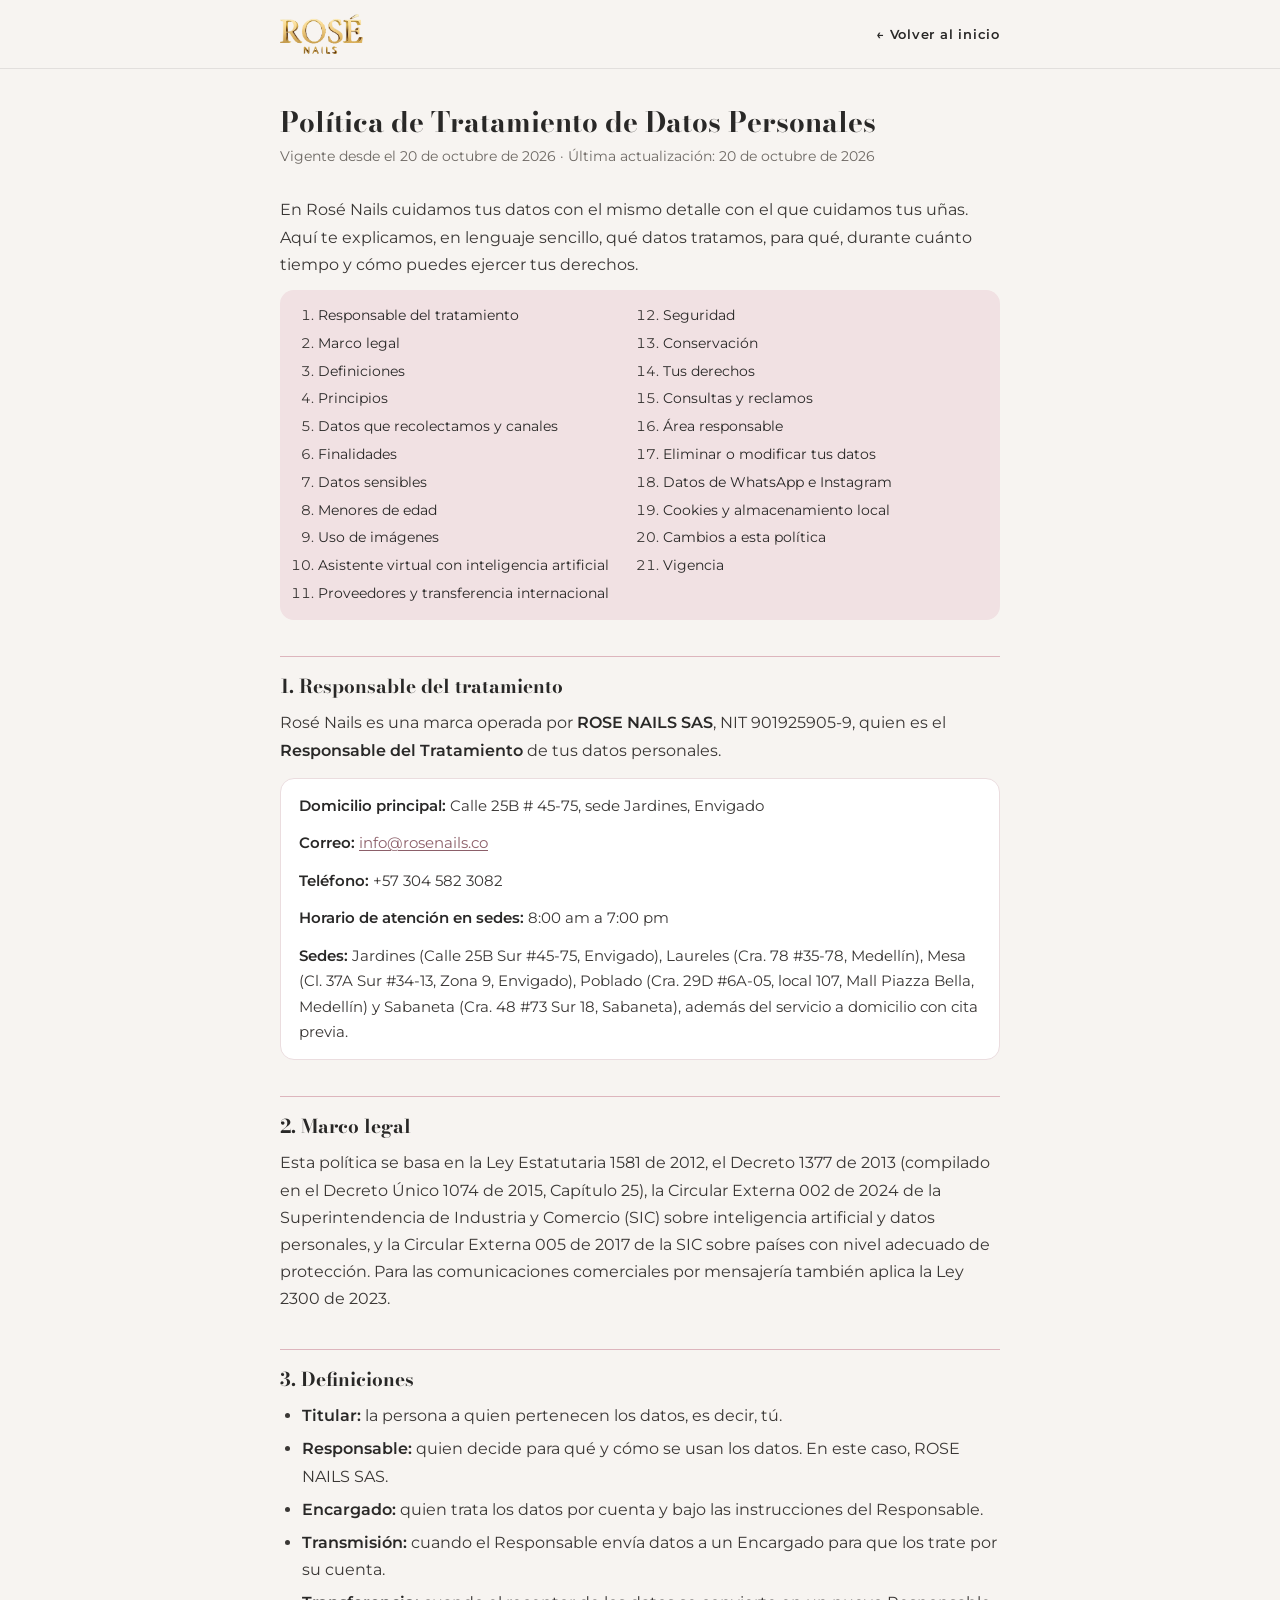
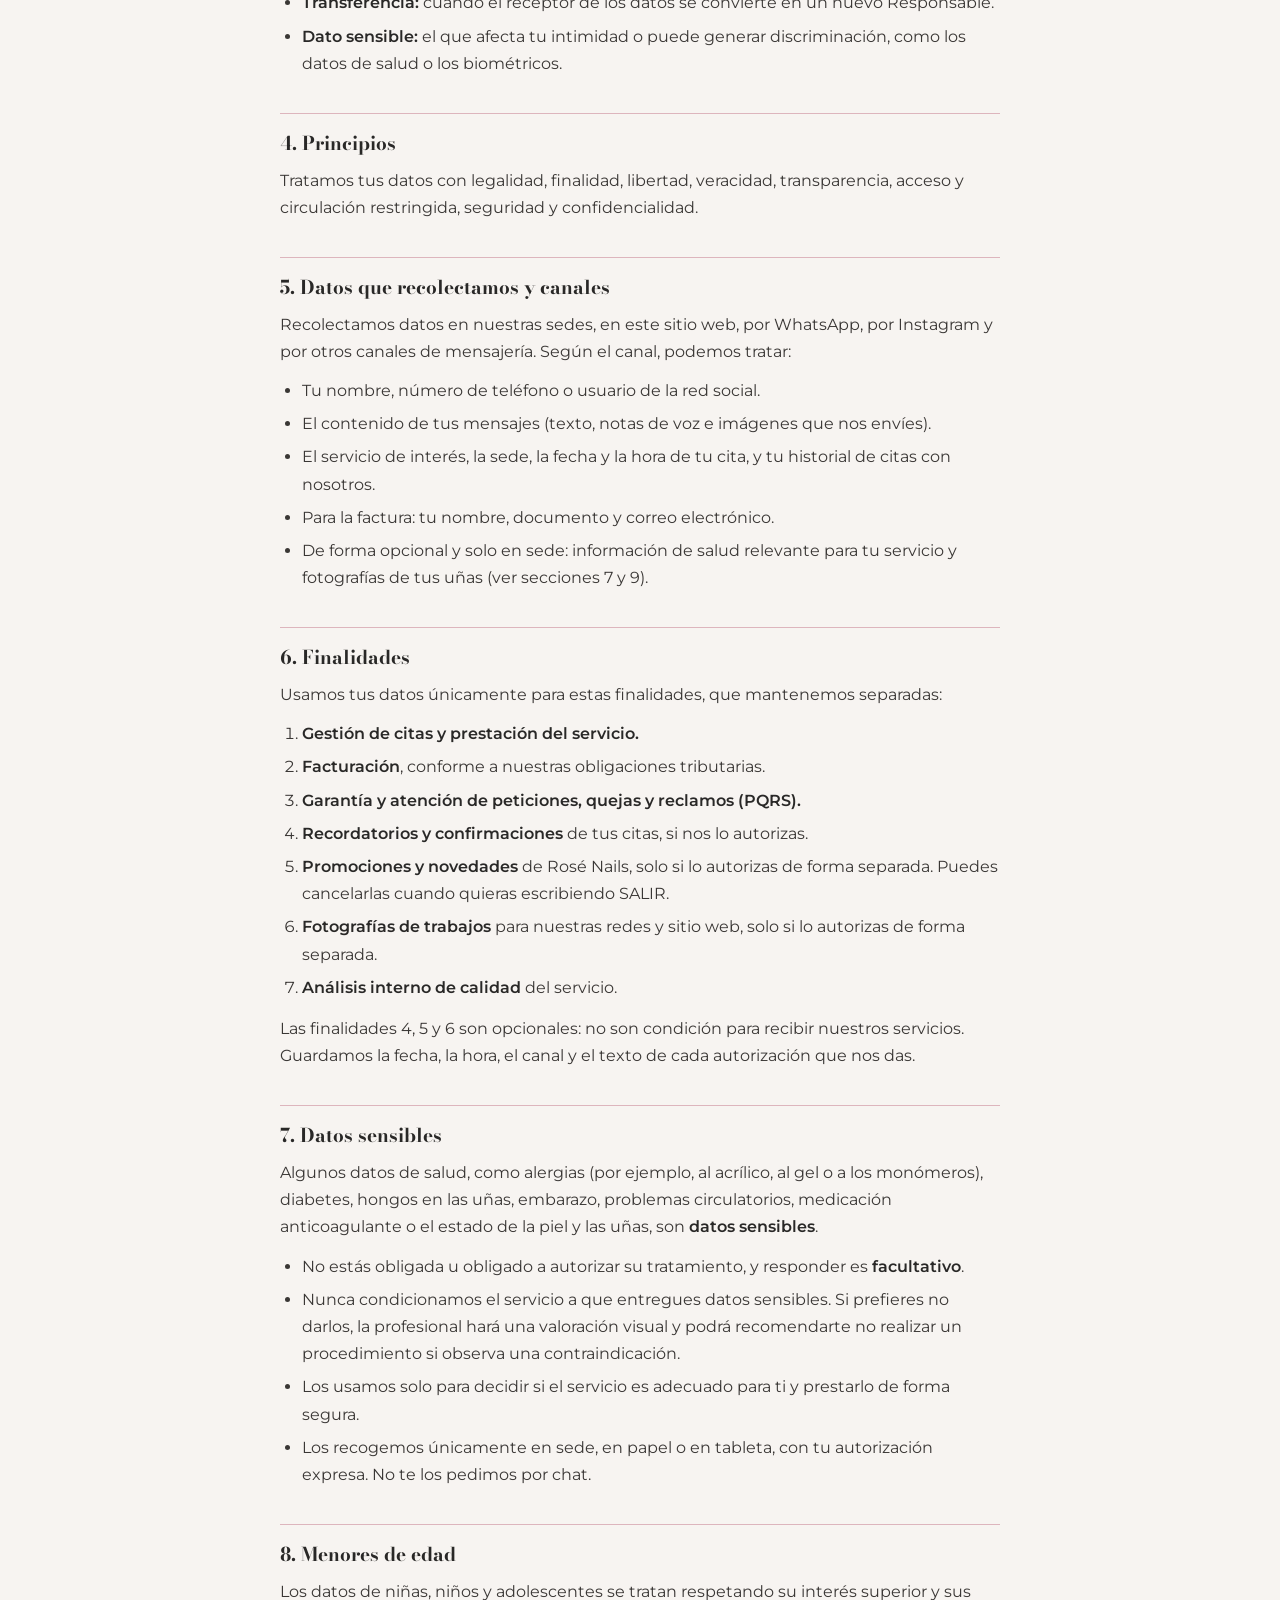
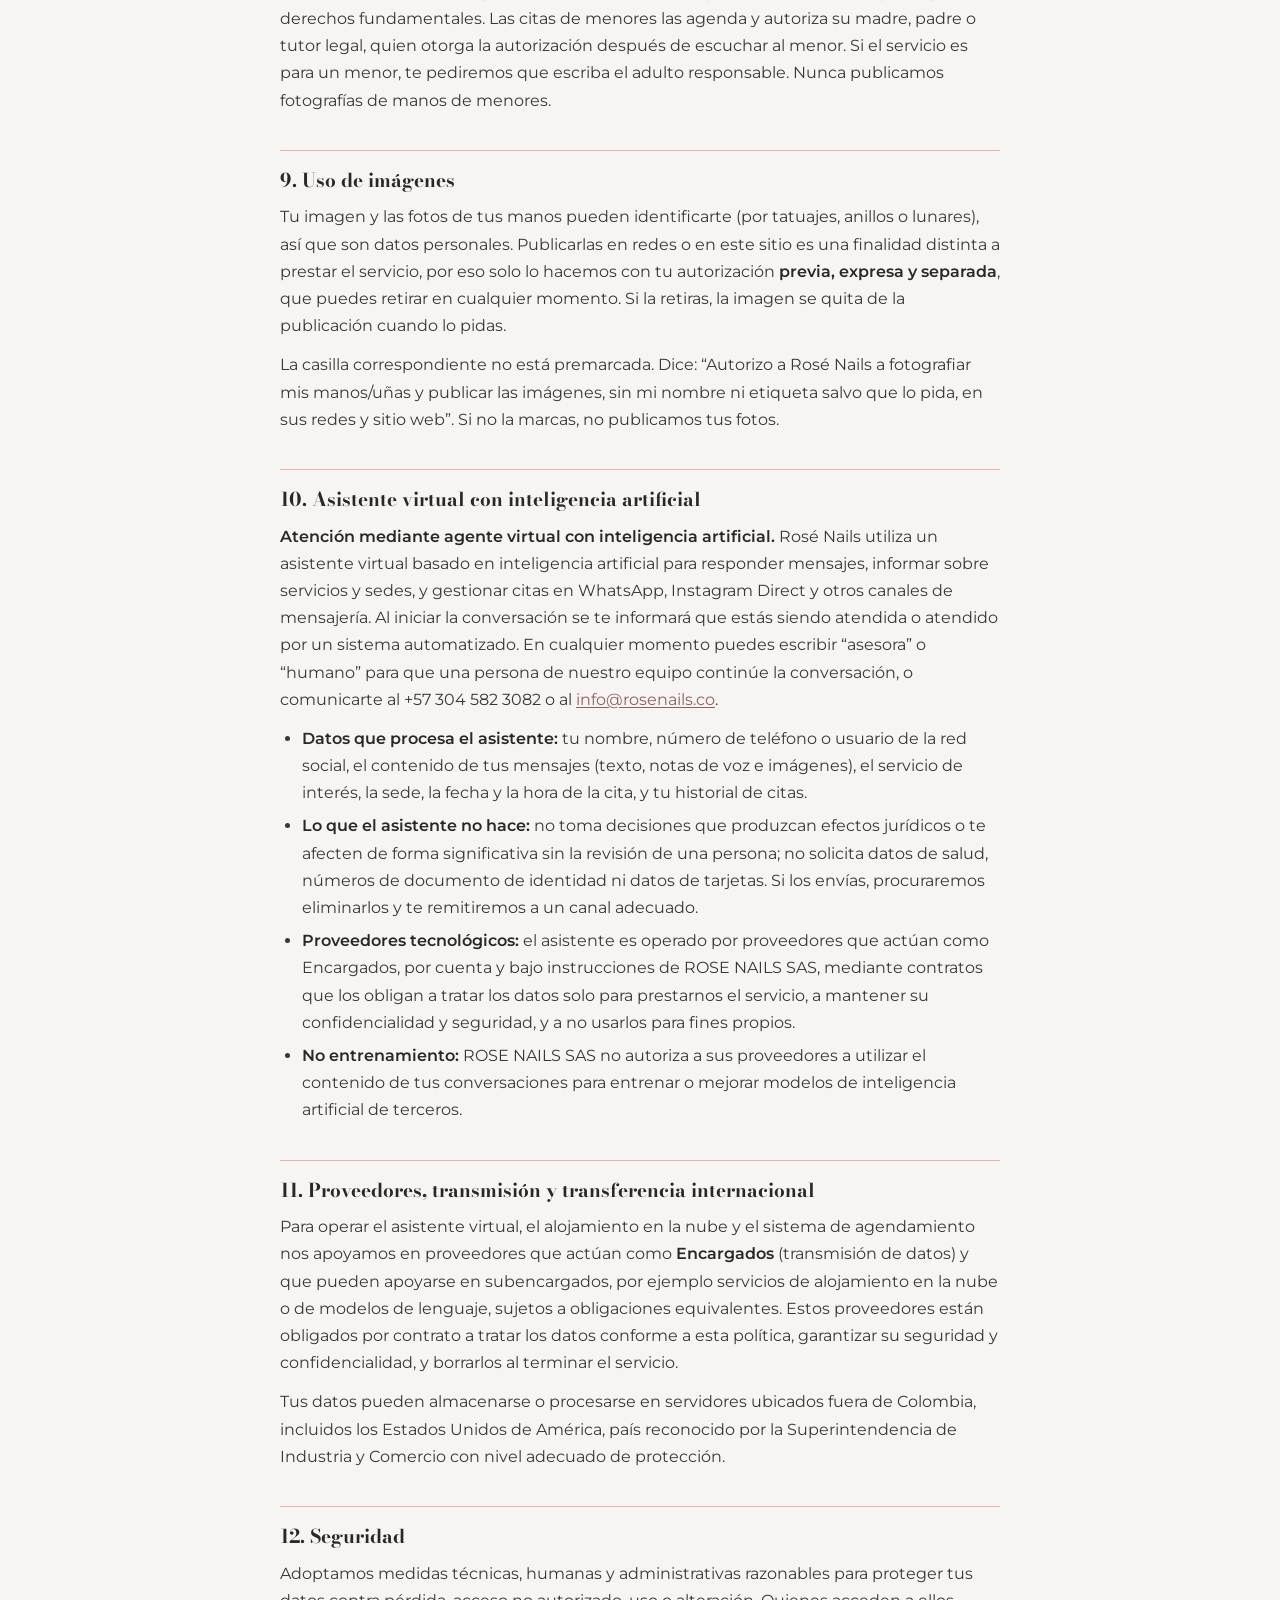
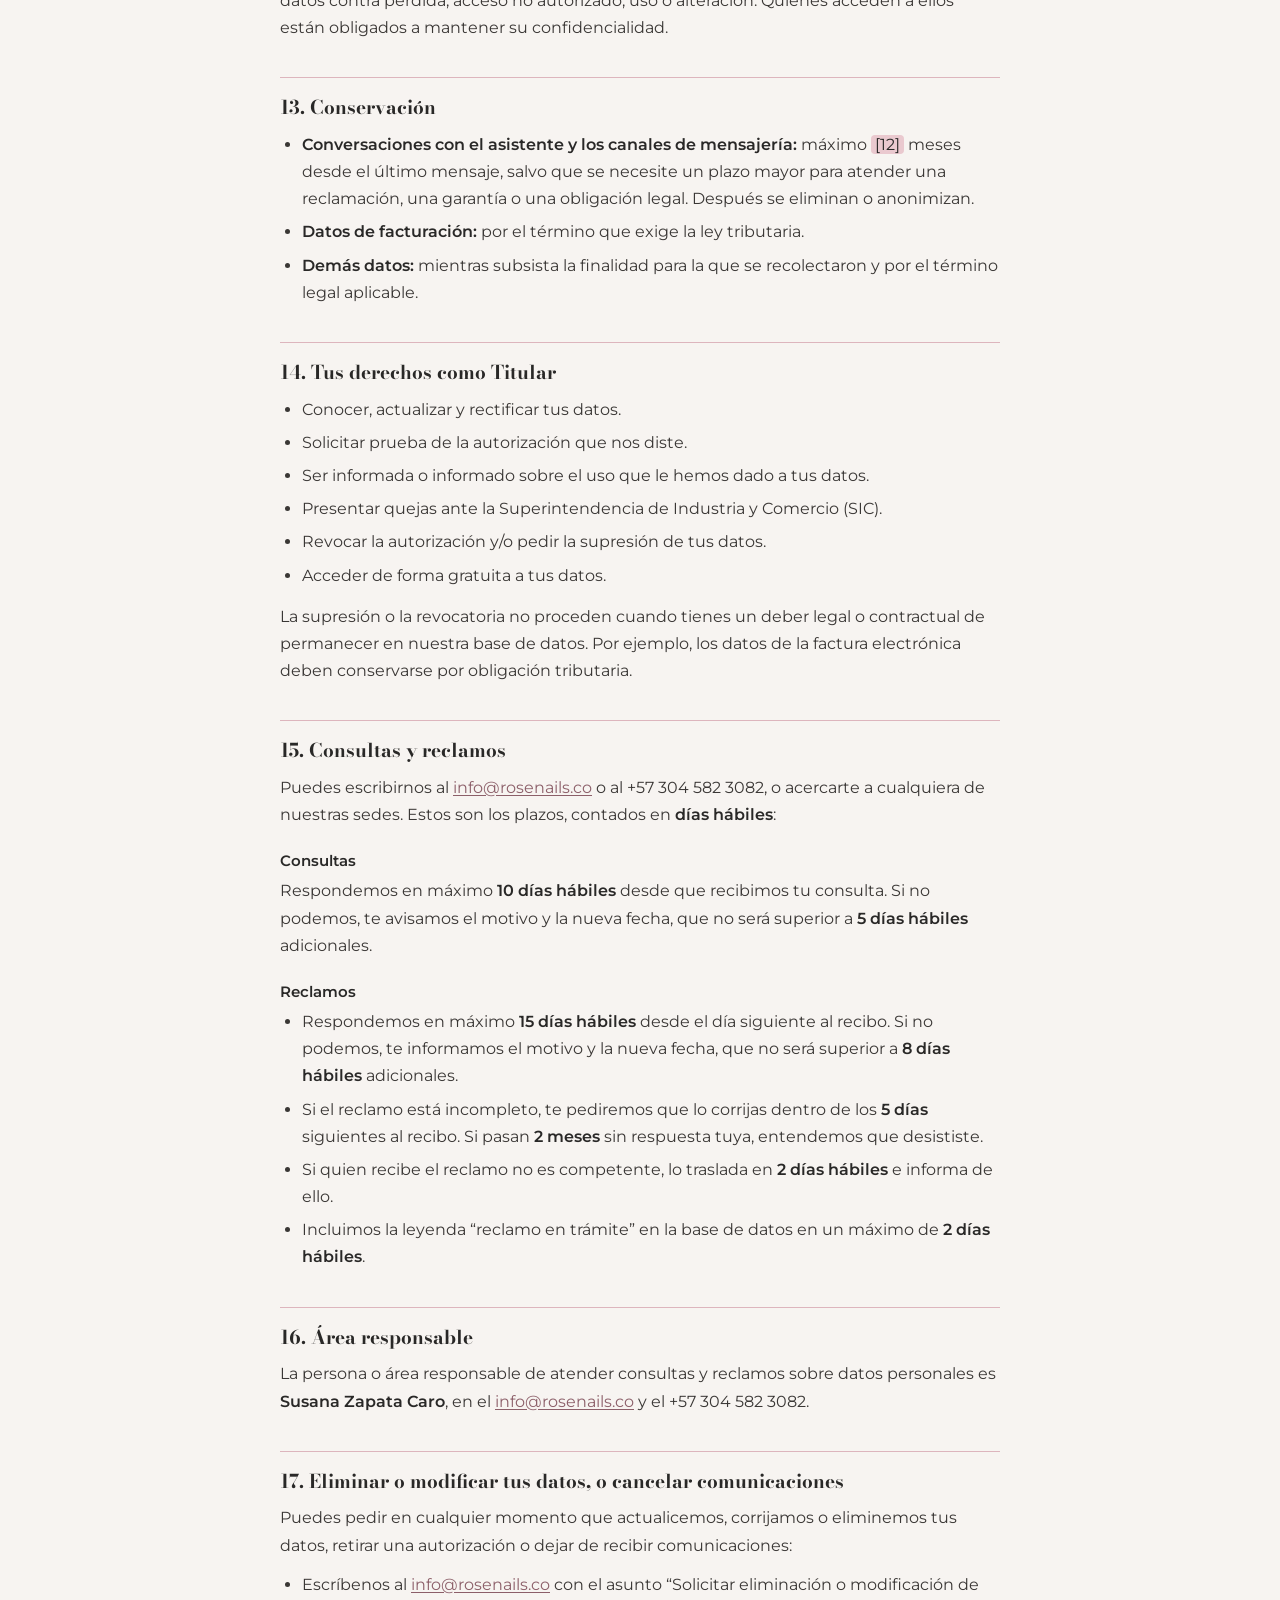
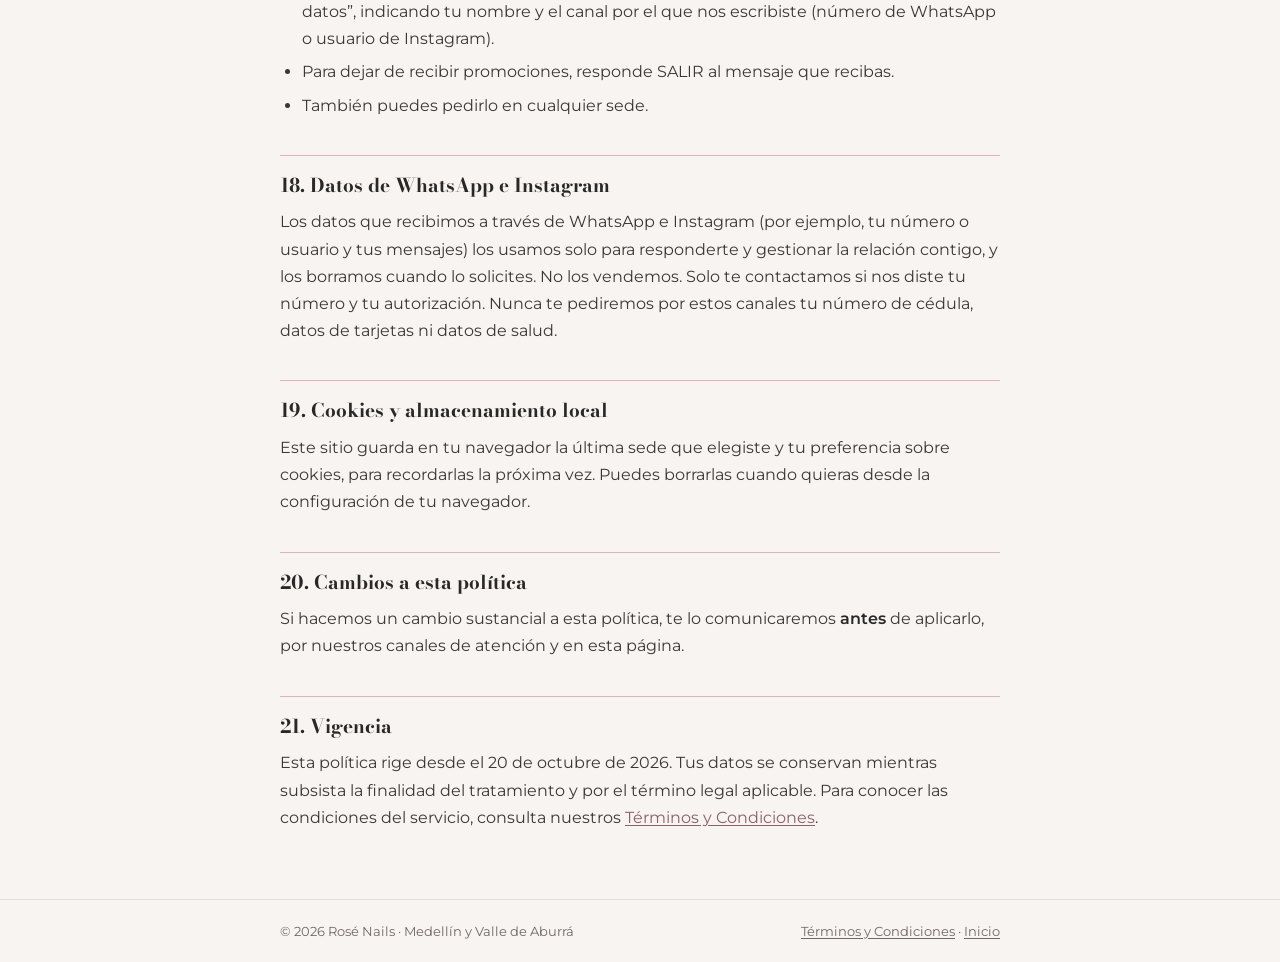
==== commit 6b10ddc5: "feat: correo de contacto info@rosenails.co en política de datos y términos Co-Authored-By: Claude So" ====
--- a/politica-de-datos/index.html
+++ b/politica-de-datos/index.html
@@ -54,7 +54,7 @@
 <p>Rosé Nails es una marca operada por <strong>ROSE NAILS SAS</strong>, NIT 901925905-9, quien es el <strong>Responsable del Tratamiento</strong> de tus datos personales.</p>
 <div class="card">
   <p><strong>Domicilio principal:</strong> Calle 25B # 45-75, sede Jardines, Envigado</p>
-  <p><strong>Correo:</strong> <mark class="ph">[correo con dominio propio]</mark></p>
+  <p><strong>Correo:</strong> <a href="mailto:info@rosenails.co">info@rosenails.co</a></p>
   <p><strong>Teléfono:</strong> +57 304 582 3082</p>
   <p><strong>Horario de atención en sedes:</strong> 8:00 am a 7:00 pm</p>
   <p><strong>Sedes:</strong> Jardines (Calle 25B Sur #45-75, Envigado), Laureles (Cra. 78 #35-78, Medellín), Mesa (Cl. 37A Sur #34-13, Zona 9, Envigado), Poblado (Cra. 29D #6A-05, local 107, Mall Piazza Bella, Medellín) y Sabaneta (Cra. 48 #73 Sur 18, Sabaneta), además del servicio a domicilio con cita previa.</p>
@@ -116,7 +116,7 @@
 <p>La casilla correspondiente no está premarcada. Dice: “Autorizo a Rosé Nails a fotografiar mis manos/uñas y publicar las imágenes, sin mi nombre ni etiqueta salvo que lo pida, en sus redes y sitio web”. Si no la marcas, no publicamos tus fotos.</p>
 
 <h2 id="ia">10. Asistente virtual con inteligencia artificial</h2>
-<p><strong>Atención mediante agente virtual con inteligencia artificial.</strong> Rosé Nails utiliza un asistente virtual basado en inteligencia artificial para responder mensajes, informar sobre servicios y sedes, y gestionar citas en WhatsApp, Instagram Direct y otros canales de mensajería. Al iniciar la conversación se te informará que estás siendo atendida o atendido por un sistema automatizado. En cualquier momento puedes escribir “asesora” o “humano” para que una persona de nuestro equipo continúe la conversación, o comunicarte al +57 304 582 3082 o al <mark class="ph">[correo]</mark>.</p>
+<p><strong>Atención mediante agente virtual con inteligencia artificial.</strong> Rosé Nails utiliza un asistente virtual basado en inteligencia artificial para responder mensajes, informar sobre servicios y sedes, y gestionar citas en WhatsApp, Instagram Direct y otros canales de mensajería. Al iniciar la conversación se te informará que estás siendo atendida o atendido por un sistema automatizado. En cualquier momento puedes escribir “asesora” o “humano” para que una persona de nuestro equipo continúe la conversación, o comunicarte al +57 304 582 3082 o al <a href="mailto:info@rosenails.co">info@rosenails.co</a>.</p>
 <ul>
   <li><strong>Datos que procesa el asistente:</strong> tu nombre, número de teléfono o usuario de la red social, el contenido de tus mensajes (texto, notas de voz e imágenes), el servicio de interés, la sede, la fecha y la hora de la cita, y tu historial de citas.</li>
   <li><strong>Lo que el asistente no hace:</strong> no toma decisiones que produzcan efectos jurídicos o te afecten de forma significativa sin la revisión de una persona; no solicita datos de salud, números de documento de identidad ni datos de tarjetas. Si los envías, procuraremos eliminarlos y te remitiremos a un canal adecuado.</li>
@@ -150,7 +150,7 @@
 <p>La supresión o la revocatoria no proceden cuando tienes un deber legal o contractual de permanecer en nuestra base de datos. Por ejemplo, los datos de la factura electrónica deben conservarse por obligación tributaria.</p>
 
 <h2 id="consultas">15. Consultas y reclamos</h2>
-<p>Puedes escribirnos al <mark class="ph">[correo]</mark> o al +57 304 582 3082, o acercarte a cualquiera de nuestras sedes. Estos son los plazos, contados en <strong>días hábiles</strong>:</p>
+<p>Puedes escribirnos al <a href="mailto:info@rosenails.co">info@rosenails.co</a> o al +57 304 582 3082, o acercarte a cualquiera de nuestras sedes. Estos son los plazos, contados en <strong>días hábiles</strong>:</p>
 <h3>Consultas</h3>
 <p>Respondemos en máximo <strong>10 días hábiles</strong> desde que recibimos tu consulta. Si no podemos, te avisamos el motivo y la nueva fecha, que no será superior a <strong>5 días hábiles</strong> adicionales.</p>
 <h3>Reclamos</h3>
@@ -162,12 +162,12 @@
 </ul>
 
 <h2 id="area">16. Área responsable</h2>
-<p>La persona o área responsable de atender consultas y reclamos sobre datos personales es <strong>Susana Zapata Caro</strong>, en el <mark class="ph">[correo]</mark> y el +57 304 582 3082.</p>
+<p>La persona o área responsable de atender consultas y reclamos sobre datos personales es <strong>Susana Zapata Caro</strong>, en el <a href="mailto:info@rosenails.co">info@rosenails.co</a> y el +57 304 582 3082.</p>
 
 <h2 id="eliminacion">17. Eliminar o modificar tus datos, o cancelar comunicaciones</h2>
 <p>Puedes pedir en cualquier momento que actualicemos, corrijamos o eliminemos tus datos, retirar una autorización o dejar de recibir comunicaciones:</p>
 <ul>
-  <li>Escríbenos al <mark class="ph">[correo]</mark> con el asunto “Solicitar eliminación o modificación de datos”, indicando tu nombre y el canal por el que nos escribiste (número de WhatsApp o usuario de Instagram).</li>
+  <li>Escríbenos al <a href="mailto:info@rosenails.co">info@rosenails.co</a> con el asunto “Solicitar eliminación o modificación de datos”, indicando tu nombre y el canal por el que nos escribiste (número de WhatsApp o usuario de Instagram).</li>
   <li>Para dejar de recibir promociones, responde SALIR al mensaje que recibas.</li>
   <li>También puedes pedirlo en cualquier sede.</li>
 </ul>
